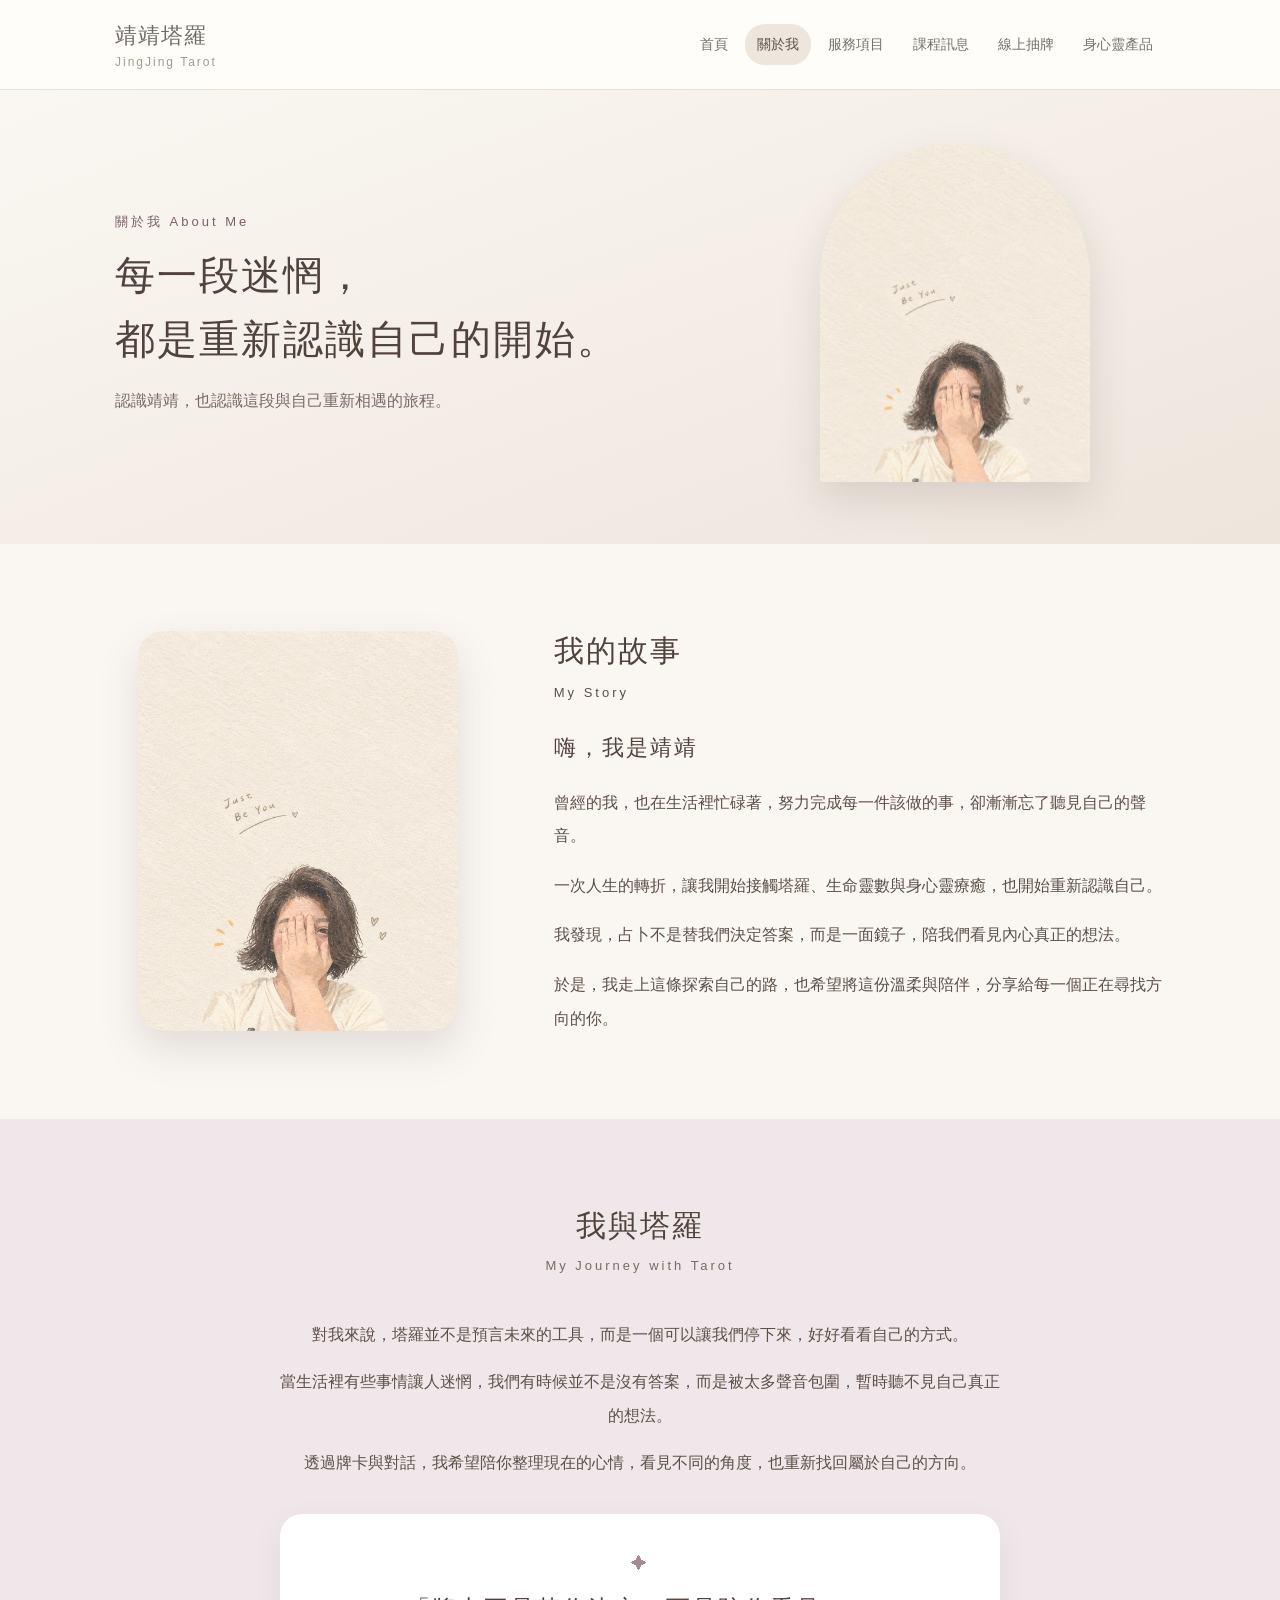
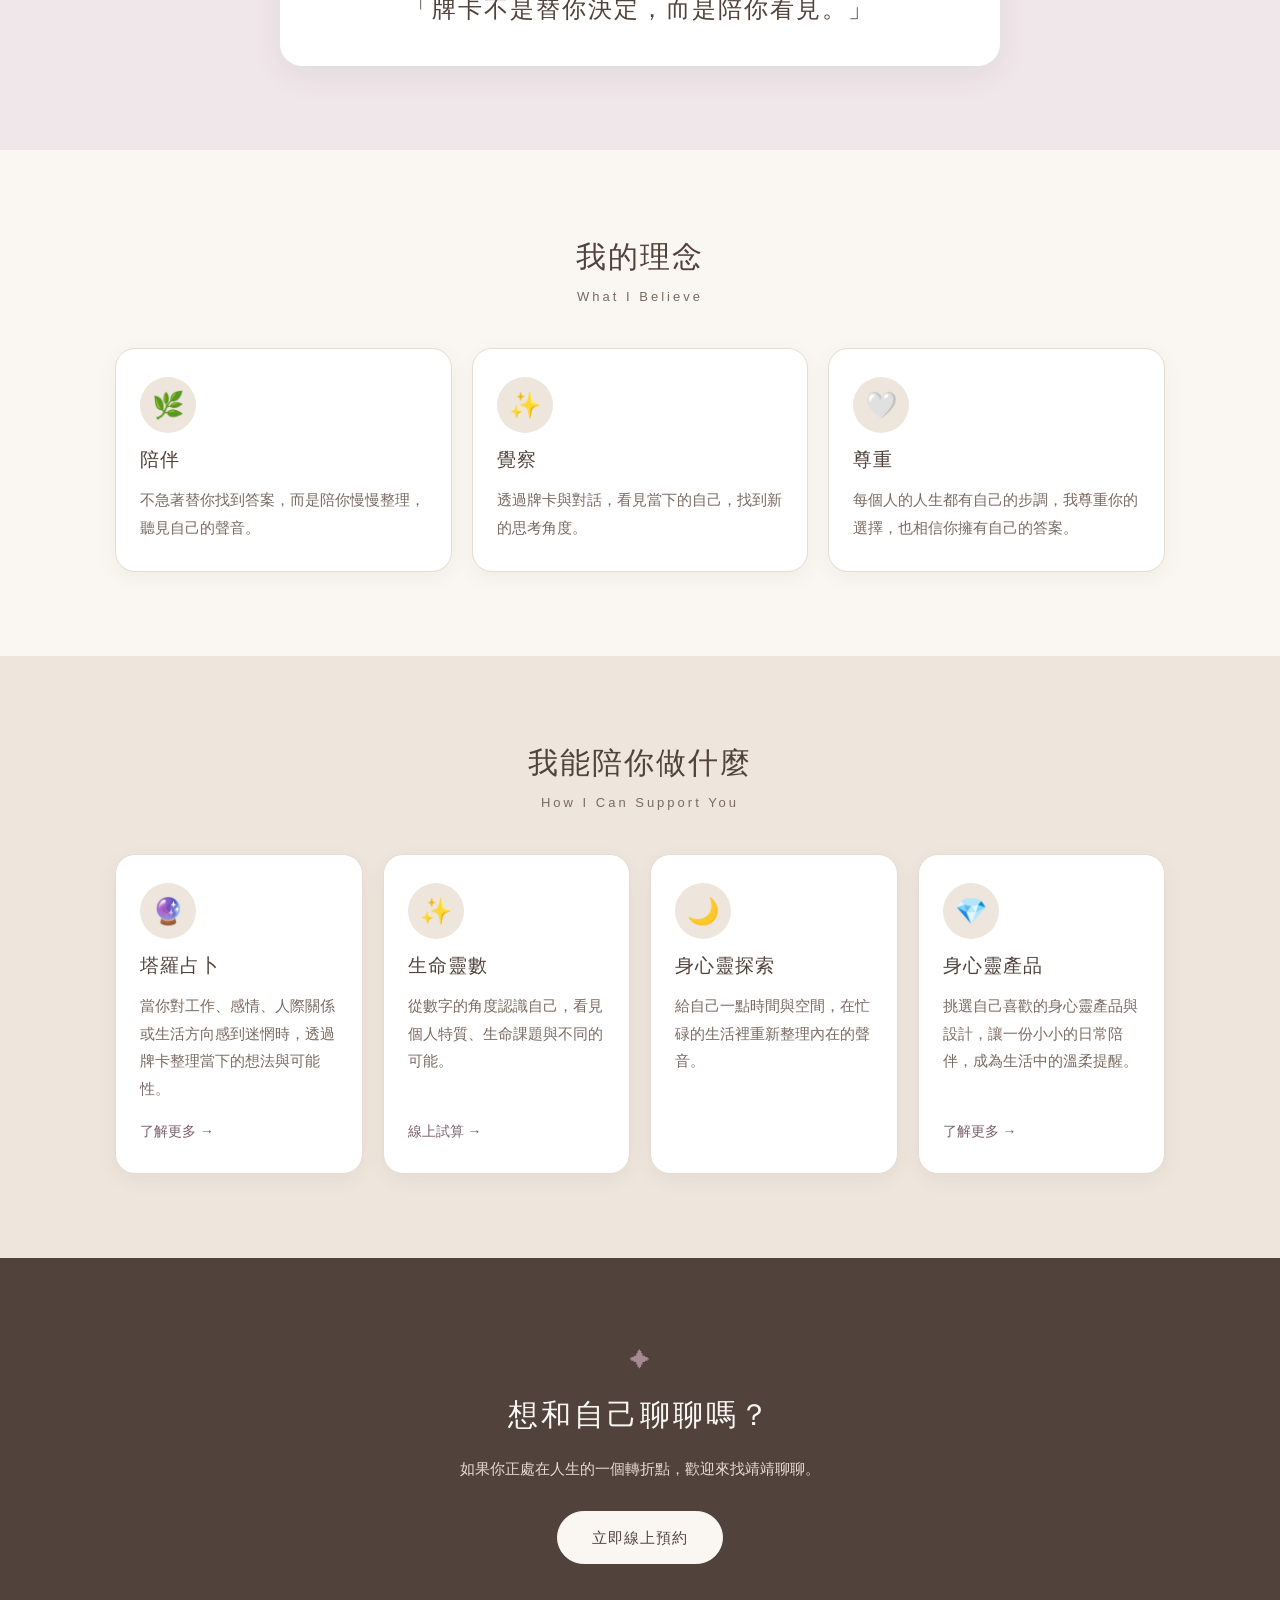
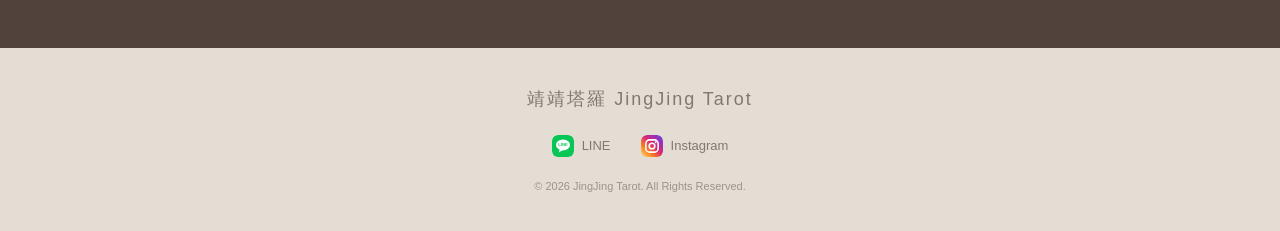
==== about.html @ cf7a8c7e "Add files via upload" ====
<!DOCTYPE html>
<html lang="zh-TW">
<head>
    <meta charset="UTF-8">
    <meta name="viewport" content="width=device-width, initial-scale=1.0, viewport-fit=cover">
    <title>關於我｜靖靖塔羅 About JingJing Tarot</title>
    <meta name="description" content="認識靖靖塔羅，了解我與塔羅、生命靈數與身心靈探索的故事。">
    <meta name="theme-color" content="#f7f3ed">
    <link rel="canonical" href="https://jing9562939.github.io/jingjingtarot/about.html">

    <meta property="og:type" content="website">
    <meta property="og:title" content="關於我｜靖靖塔羅 JingJing Tarot">
    <meta property="og:description" content="認識靖靖塔羅，了解我與塔羅、生命靈數與身心靈探索的故事。">
    <meta property="og:url" content="https://jing9562939.github.io/jingjingtarot/about.html">

    <style>
/* ===== 全站共用樣式（已內嵌在此頁，不需要另外上傳 style.css） ===== */
/* =====================================================
   靖靖塔羅 JingJing Tarot｜全站共用樣式
===================================================== */

/* ---------- 色彩與常用數值（改這裡，全站同步） ---------- */
:root {
    --bg:            #f7f3ed;
    --bg-soft:       #f5f0e9;
    --bg-sand:       #eee8df;
    --bg-sand-2:     #f2ede6;
    --bg-paper:      #fffdf9;
    --card:          rgba(255, 253, 249, 0.85);
    --line:          #e8e0d7;
    --line-strong:   #d8cec2;

    --text:          #5f5a55;
    --text-heading:  #625d57;
    --text-body:     #766f68;
    --text-muted:    #938a81;
    --text-faint:    #a0988f;

    --accent:        #8c8379;
    --accent-dark:   #6f675f;

    --shadow-soft:   0 10px 30px rgba(100, 90, 80, 0.08);
    --max-width:     1100px;
    --font:          "Noto Sans TC", "Microsoft JhengHei", "PingFang TC", sans-serif;
}


/* ---------- 基本設定 ---------- */
*, *::before, *::after { box-sizing: border-box; }

html { scroll-behavior: smooth; }

body {
    margin: 0;
    font-family: var(--font);
    background: var(--bg);
    color: var(--text);
    line-height: 1.8;
}

a { text-decoration: none; color: inherit; }

img { max-width: 100%; height: auto; }

:focus-visible { outline: 2px solid var(--accent); outline-offset: 3px; }

/* 鍵盤使用者可略過導覽列 */
.skip-link {
    position: absolute; left: -9999px; top: 0;
    background: var(--accent); color: #fff; padding: 8px 16px; z-index: 2000;
}
.skip-link:focus { left: 10px; top: 10px; }


/* ---------- 導覽列 ---------- */
header {
    background: rgba(255, 253, 249, 0.96);
    border-bottom: 1px solid #e8e0d6;
    position: sticky;
    top: 0;
    z-index: 1000;
}

.nav-container {
    max-width: var(--max-width);
    margin: auto;
    padding: 16px 25px;
    display: flex;
    justify-content: space-between;
    align-items: center;
    gap: 20px;
}

.logo {
    font-size: 22px;
    font-weight: 500;
    color: #716c66;
    letter-spacing: 1px;
    white-space: nowrap;
}
.logo span {
    display: block;
    font-size: 12px;
    letter-spacing: 2px;
    color: #a39a90;
    margin-top: -4px;
}

nav { display: flex; gap: 5px; flex-wrap: wrap; justify-content: center; }
nav a {
    padding: 8px 12px;
    font-size: 14px;
    color: #77716a;
    border-radius: 20px;
    transition: background 0.3s, color 0.3s;
}
nav a:hover,
nav a[aria-current="page"] { background: #eee6dc; color: #59534d; }


/* ---------- 頁面主視覺（內頁） ---------- */
.page-hero {
    min-height: 360px;
    display: flex;
    align-items: center;
    justify-content: center;
    text-align: center;
    padding: 70px 20px;
    background: radial-gradient(circle at 50% 30%, #fffdf9 0%, #f8f3ec 55%, #eee7dd 100%);
}
.page-hero-content { max-width: 760px; }
.page-symbol { font-size: 40px; margin-bottom: 12px; }
.page-hero h1 {
    margin: 0;
    font-size: 42px;
    font-weight: 400;
    letter-spacing: 5px;
    color: var(--text-heading);
}
.page-hero .english { margin-top: 5px; font-size: 15px; letter-spacing: 4px; color: #9b938a; }
.page-line { width: 60px; height: 1px; background: #bdb3a8; margin: 25px auto; }
.page-hero p { margin: 0; font-size: 15px; color: #918980; }


/* ---------- 共用區塊 ---------- */
.section { max-width: var(--max-width); margin: auto; padding: 85px 25px; }

.section-title { text-align: center; margin-bottom: 50px; }
.section-title h2 {
    margin: 0;
    font-size: 28px;
    font-weight: 400;
    letter-spacing: 3px;
    color: #665f58;
}
.section-title p { margin: 8px 0 0; color: var(--text-faint); font-size: 14px; }


/* ---------- 預約 CTA ---------- */
.cta { text-align: center; background: var(--bg-soft); padding: 90px 20px; }
.cta h2 { margin: 0 0 12px; font-size: 28px; font-weight: 400; letter-spacing: 3px; color: #655e57; }
.cta p { color: #928980; font-size: 14px; margin: 0 0 25px; }

.cta-button {
    display: inline-block;
    padding: 12px 32px;
    border-radius: 30px;
    background: var(--accent);
    color: #fff;
    font-size: 14px;
    transition: background 0.3s, transform 0.3s;
}
.cta-button:hover { background: var(--accent-dark); transform: translateY(-2px); }


/* ---------- Footer ---------- */
footer {
    background: #e4ddd4;
    text-align: center;
    padding: 35px 20px;
    color: #817970;
    font-size: 13px;
}
footer .brand { font-size: 18px; letter-spacing: 2px; margin-bottom: 8px; }
footer .social { margin: 15px 0; }
footer .social a { margin: 0 10px; }
footer .social a:hover { color: #5f574f; }
footer .copyright { font-size: 11px; color: #9c948b; }


/* ---------- 手機版 ---------- */
@media (max-width: 800px) {
    .nav-container { flex-direction: column; padding: 15px 15px 10px; }
    nav { gap: 2px; }
    nav a { font-size: 13px; padding: 6px 8px; }

    .page-hero { min-height: 320px; padding: 60px 20px; }
    .page-hero h1 { font-size: 34px; letter-spacing: 3px; }
    .page-hero .english { font-size: 13px; }

    .section { padding: 65px 20px; }
    .section-title { margin-bottom: 35px; }
}


/* ---------- 減少動態（系統設定為「減少動態效果」時） ---------- */
@media (prefers-reduced-motion: reduce) {
    html { scroll-behavior: auto; }
    *, *::before, *::after { transition: none !important; animation: none !important; }
}


/* ---------- 行程類別標籤（首頁「最新公告」與課程訊息頁共用） ---------- */
.tag { display: inline-block; padding: 1px 12px; border-radius: 20px; font-size: 12px; line-height: 1.7; white-space: nowrap; }
.tag.market { background: #f0dccb; color: #8a5a3a; }   /* 擺攤 */
.tag.study  { background: #dfe3f0; color: #56608a; }   /* 進修 */
.tag.teach  { background: #dbe6d8; color: #4f6b4a; }   /* 教學 */
.tag.trip   { background: #f2dde0; color: #94505a; }   /* 員工旅遊 */


/* ---------- 頁尾 LINE / Instagram 圖示（只影響頁尾） ---------- */
footer .social { display: flex; justify-content: center; align-items: center; flex-wrap: wrap; gap: 8px 26px; }
footer .social a { margin: 0; display: inline-flex; align-items: center; gap: 8px; padding: 4px 2px; transition: color 0.3s; }
footer .social a svg { width: 22px; height: 22px; flex: none; display: block; border-radius: 6px; transition: transform 0.3s; }
footer .social a:hover svg { transform: translateY(-2px); }
footer .social a:focus-visible { outline: 2px solid #7A5F6D; outline-offset: 3px; border-radius: 6px; }
</style>
<style>
/* =====================================================
   關於我 專屬樣式（全部使用 about- 前綴，不影響 Header 與其他頁面）
   配色、圓角、按鈕、卡片與首頁相同；手機優先
===================================================== */
.about-page {
    --a-cream: #FAF7F2;      /* 奶油白 */
    --a-sand: #EEE5DC;       /* 暖米色 */
    --a-mauve: #A58A94;      /* 灰粉紫（裝飾用） */
    --a-mauve-soft: #F0E7EA; /* 淡灰粉紫（背景） */
    --a-mauve-dark: #7A5F6D; /* 灰粉紫加深（文字連結，對比足夠） */
    --a-brown: #51423B;      /* 深咖啡色 */
    --a-soft: #7A6A62;       /* 次要文字 */
    --a-line: #E6DBD0;
    background: var(--a-cream);
    color: var(--a-brown);
}
.about-page *, .about-page *::before, .about-page *::after { box-sizing: border-box; }
.about-wrap { width: 100%; max-width: 1100px; margin: 0 auto; padding: 0 20px; }
.about-page h1, .about-page h2, .about-page h3 { margin: 0; font-weight: 500; color: var(--a-brown); }
.about-page p { margin: 0; }
.about-eyebrow { display: block; font-size: 13px; letter-spacing: 3px; color: var(--a-mauve-dark); }
.about-page a:focus-visible { outline: 3px solid var(--a-mauve-dark); outline-offset: 3px; border-radius: 8px; }

.about-head { text-align: center; margin-bottom: 30px; }
.about-head h2 { font-size: 26px; letter-spacing: 2px; line-height: 1.5; }
.about-head p { margin-top: 6px; font-size: 14px; letter-spacing: 2px; color: var(--a-soft); }

/* ---------- 形象照 ---------- */
.about-photo {
    position: relative; width: min(100%, 240px); aspect-ratio: 4 / 5; margin: 0 auto;
    background: linear-gradient(160deg, #f1e9df, #e2d4c8); box-shadow: 0 18px 40px rgba(81,66,59,0.15);
}
.about-photo--arch { border-radius: 999px 999px 26px 26px; }
.about-photo--arch::after {
    content: ""; position: absolute; inset: 12px -12px -12px 12px; z-index: -1;
    border: 1px solid var(--a-mauve); border-radius: 999px 999px 26px 26px; opacity: 0.7;
}
.about-photo--round { border-radius: 26px; }
.about-photo img { width: 100%; height: 100%; object-fit: cover; object-position: center top; display: block; border-radius: inherit; }
.about-ph {
    display: none; position: absolute; inset: 0; flex-direction: column; align-items: center; justify-content: center;
    gap: 6px; text-align: center; font-size: 13px; letter-spacing: 1px; color: #9a8a82;
}
.about-ph b { font-size: 32px; font-weight: 400; color: var(--a-mauve); }
.about-photo.no-photo img { display: none; }
.about-photo.no-photo .about-ph { display: flex; }

/* ---------- A. 主視覺（精簡高度） ---------- */
@keyframes about-rise { from { opacity: 0; transform: translateY(12px); } to { opacity: 1; transform: none; } }
.about-hero { background: linear-gradient(160deg, var(--a-cream) 0%, var(--a-sand) 100%); padding: 38px 0 48px; overflow: hidden; }
.about-hero .about-wrap { display: grid; gap: 34px; }
.about-hero-text { animation: about-rise 0.8s ease both; }
.about-hero h1 { font-size: 25px; line-height: 1.6; letter-spacing: 0; margin: 10px 0 14px; }
.about-nb { display: inline-block; }
.about-hero-text p { font-size: 15.5px; line-height: 2; color: var(--a-soft); max-width: 520px; }

/* ---------- B. 我的故事 ---------- */
.about-story { background: var(--a-cream); padding: 60px 0; }
.about-story .about-wrap { display: grid; gap: 28px; }
.about-story-photo { display: none; }
.about-story h3 { font-size: 24px; letter-spacing: 2px; margin-bottom: 18px; }
.about-story-text p { font-size: 16px; line-height: 2.1; color: #5e4f47; margin-bottom: 16px; }
.about-story-text p:last-child { margin-bottom: 0; }

/* ---------- C. 我與塔羅 ---------- */
.about-tarot { background: var(--a-mauve-soft); padding: 64px 0; }
.about-tarot-body { max-width: 720px; margin: 0 auto; text-align: center; }
.about-tarot-body p { font-size: 16px; line-height: 2.1; color: #5e4f47; margin-bottom: 14px; }
.about-quote {
    position: relative; margin: 34px auto 0; padding: 30px 22px; background: #fff; border-radius: 22px;
    box-shadow: 0 10px 30px rgba(81,66,59,0.08); font-size: 21px; line-height: 1.8; letter-spacing: 2px; color: var(--a-brown);
}
.about-quote::before { content: "✦"; display: block; margin-bottom: 8px; font-size: 16px; color: var(--a-mauve); }

/* ---------- D. 我的理念 ---------- */
.about-beliefs { background: var(--a-cream); padding: 64px 0; }
.about-beliefs-grid { display: grid; grid-template-columns: 1fr; gap: 16px; }
.about-card {
    display: flex; flex-direction: column; gap: 10px; padding: 28px 24px; background: #fff;
    border: 1px solid var(--a-line); border-radius: 20px; box-shadow: 0 6px 20px rgba(81,66,59,0.06);
    transition: transform 0.3s, box-shadow 0.3s, border-color 0.3s;
}
.about-card:hover { transform: translateY(-5px); border-color: var(--a-mauve); box-shadow: 0 14px 32px rgba(81,66,59,0.11); }
.about-card-icon {
    width: 56px; height: 56px; border-radius: 50%; background: var(--a-sand);
    display: flex; align-items: center; justify-content: center; font-size: 26px; line-height: 1;
}
.about-card h3 { font-size: 19px; letter-spacing: 1px; }
.about-card p { font-size: 14.5px; line-height: 1.9; color: var(--a-soft); }
.about-card-go { margin-top: auto; padding-top: 6px; font-size: 14px; color: var(--a-mauve-dark); }

/* ---------- E. 我能陪你做什麼 ---------- */
.about-services { background: var(--a-sand); padding: 64px 0; }
.about-services-grid { display: grid; grid-template-columns: 1fr; gap: 16px; }

/* ---------- F. 預約引導（深咖啡色） ---------- */
.about-cta { background: var(--a-brown); padding: 64px 20px; text-align: center; }
.about-cta .about-mark { display: block; margin-bottom: 10px; font-size: 20px; color: var(--a-mauve); }
.about-cta h2 { font-size: 26px; letter-spacing: 3px; color: var(--a-cream); }
.about-cta p { margin: 12px auto 28px; max-width: 460px; font-size: 15px; line-height: 1.95; color: #E6DBD0; }
.about-btn {
    display: inline-flex; align-items: center; justify-content: center; min-height: 48px; padding: 12px 34px;
    border-radius: 999px; font-size: 15px; letter-spacing: 1px; background: var(--a-cream); color: var(--a-brown);
    border: 1px solid var(--a-cream); transition: transform 0.3s, background 0.3s, box-shadow 0.3s;
}
.about-btn:hover { background: #fff; transform: translateY(-2px); box-shadow: 0 10px 24px rgba(0,0,0,0.25); }
.about-cta .about-btn:focus-visible { outline-color: #fff; }

/* ---------- 平板 ---------- */
@media (min-width: 560px) {
    .about-services-grid { grid-template-columns: repeat(2, 1fr); }
}
@media (min-width: 720px) {
    .about-beliefs-grid { grid-template-columns: repeat(3, 1fr); gap: 20px; }
}
/* ---------- 桌機 ---------- */
@media (min-width: 900px) {
    .about-wrap { padding: 0 25px; }
    .about-hero { padding: 54px 0 62px; }
    .about-hero .about-wrap { grid-template-columns: 1.15fr 0.85fr; gap: 64px; align-items: center; }
    .about-hero h1 { font-size: 38px; letter-spacing: 1px; }
    .about-photo { width: min(100%, 270px); }
    .about-story, .about-tarot, .about-beliefs, .about-services { padding: 84px 0; }
    .about-cta { padding: 84px 25px; }
    .about-head { margin-bottom: 40px; }
    .about-head h2 { font-size: 30px; }
    .about-story .about-wrap { grid-template-columns: 0.75fr 1.25fr; gap: 72px; align-items: center; }
    .about-story-photo { display: block; }
    .about-story .about-photo { width: min(100%, 320px); }
    .about-services-grid { grid-template-columns: repeat(4, 1fr); gap: 20px; }
    .about-quote { font-size: 24px; padding: 36px 30px; }
    .about-cta h2 { font-size: 30px; }
}

/* ===== 全站統一字級（手機 → 桌機）：頁面大標 28→40、區塊標題 26→30、內文 15.5～16、卡片文字 14.5 ===== */
.about-hero h1 { font-size: 28px; letter-spacing: 2px; }
.about-story h3 { font-size: 22px; }
@media (min-width: 900px) { .about-hero h1 { font-size: 40px; } }

/* ===== 字級對齊全站：英文小標 13px ===== */
.about-head p { font-size: 13px; letter-spacing: 3px; }
</style>
</head>

<body>

<a class="skip-link" href="#main">跳到主要內容</a>

<header>
    <div class="nav-container">
        <a href="index.html" class="logo">靖靖塔羅<span>JingJing Tarot</span></a>
        <nav aria-label="主選單">
            <a href="index.html">首頁</a>
            <a href="about.html" aria-current="page">關於我</a>
            <a href="service.html">服務項目</a>
            <a href="class.html">課程訊息</a>
            <a href="tarotcard.html">線上抽牌</a>
            <a href="crystal.html">身心靈產品</a>
        </nav>
    </div>
</header>

<main id="main" class="about-page">

    <!-- A. 主視覺 -->
    <section class="about-hero" aria-labelledby="about-hero-title">
        <div class="about-wrap">
            <div class="about-hero-text">
                <span class="about-eyebrow">關於我 About Me</span>
                <h1 id="about-hero-title"><span class="about-nb">每一段迷惘，</span><span class="about-nb">都是重新認識自己的開始。</span></h1>
                <p>認識靖靖，也認識這段與自己重新相遇的旅程。</p>
            </div>
            <!-- 形象照：images/jingjing.jpg（沒有照片時會顯示提示框，不會破圖） -->
            <div class="about-photo about-photo--arch">
                <img src="images/jingjing.jpg" alt="靖靖塔羅 靖靖的形象照" width="800" height="1000" fetchpriority="high" decoding="async"
                     onerror="this.closest('.about-photo').classList.add('no-photo')">
                <div class="about-ph"><b aria-hidden="true">✦</b>形象照<br>images/jingjing.jpg</div>
            </div>
        </div>
    </section>

    <!-- B. 我的故事 -->
    <section class="about-story" aria-labelledby="about-story-title">
        <div class="about-wrap">
            <div class="about-story-photo">
                <div class="about-photo about-photo--round">
                    <img src="images/jingjing.jpg" alt="靖靖塔羅 靖靖" width="800" height="1000" loading="lazy" decoding="async"
                         onerror="this.closest('.about-photo').classList.add('no-photo')">
                    <div class="about-ph"><b aria-hidden="true">✦</b>形象照<br>images/jingjing.jpg</div>
                </div>
            </div>
            <div class="about-story-text">
                <div class="about-head" style="text-align:left;margin-bottom:22px">
                    <h2 id="about-story-title">我的故事</h2>
                    <p>My Story</p>
                </div>
                <h3>嗨，我是靖靖</h3>
                <p>曾經的我，也在生活裡忙碌著，努力完成每一件該做的事，卻漸漸忘了聽見自己的聲音。</p>
                <p>一次人生的轉折，讓我開始接觸塔羅、生命靈數與身心靈療癒，也開始重新認識自己。</p>
                <p>我發現，占卜不是替我們決定答案，而是一面鏡子，陪我們看見內心真正的想法。</p>
                <p>於是，我走上這條探索自己的路，也希望將這份溫柔與陪伴，分享給每一個正在尋找方向的你。</p>
            </div>
        </div>
    </section>

    <!-- C. 我與塔羅 -->
    <section class="about-tarot" aria-labelledby="about-tarot-title">
        <div class="about-wrap">
            <div class="about-head">
                <h2 id="about-tarot-title">我與塔羅</h2>
                <p>My Journey with Tarot</p>
            </div>
            <div class="about-tarot-body">
                <p>對我來說，塔羅並不是預言未來的工具，而是一個可以讓我們停下來，好好看看自己的方式。</p>
                <p>當生活裡有些事情讓人迷惘，我們有時候並不是沒有答案，而是被太多聲音包圍，暫時聽不見自己真正的想法。</p>
                <p>透過牌卡與對話，我希望陪你整理現在的心情，看見不同的角度，也重新找回屬於自己的方向。</p>
                <blockquote class="about-quote">「牌卡不是替你決定，而是陪你看見。」</blockquote>
            </div>
        </div>
    </section>

    <!-- D. 我的理念 -->
    <section class="about-beliefs" aria-labelledby="about-beliefs-title">
        <div class="about-wrap">
            <div class="about-head">
                <h2 id="about-beliefs-title">我的理念</h2>
                <p>What I Believe</p>
            </div>
            <div class="about-beliefs-grid">
                <div class="about-card">
                    <span class="about-card-icon" aria-hidden="true">🌿</span>
                    <h3>陪伴</h3>
                    <p>不急著替你找到答案，而是陪你慢慢整理，聽見自己的聲音。</p>
                </div>
                <div class="about-card">
                    <span class="about-card-icon" aria-hidden="true">✨</span>
                    <h3>覺察</h3>
                    <p>透過牌卡與對話，看見當下的自己，找到新的思考角度。</p>
                </div>
                <div class="about-card">
                    <span class="about-card-icon" aria-hidden="true">🤍</span>
                    <h3>尊重</h3>
                    <p>每個人的人生都有自己的步調，我尊重你的選擇，也相信你擁有自己的答案。</p>
                </div>
            </div>
        </div>
    </section>

    <!-- E. 我能陪你做什麼 -->
    <section class="about-services" aria-labelledby="about-services-title">
        <div class="about-wrap">
            <div class="about-head">
                <h2 id="about-services-title">我能陪你做什麼</h2>
                <p>How I Can Support You</p>
            </div>
            <div class="about-services-grid">
                <a class="about-card" href="service.html">
                    <span class="about-card-icon" aria-hidden="true">🔮</span>
                    <h3>塔羅占卜</h3>
                    <p>當你對工作、感情、人際關係或生活方向感到迷惘時，透過牌卡整理當下的想法與可能性。</p>
                    <span class="about-card-go">了解更多 →</span>
                </a>
                <a class="about-card" href="tarotcard.html">
                    <span class="about-card-icon" aria-hidden="true">✨</span>
                    <h3>生命靈數</h3>
                    <p>從數字的角度認識自己，看見個人特質、生命課題與不同的可能。</p>
                    <span class="about-card-go">線上試算 →</span>
                </a>
                <div class="about-card">
                    <span class="about-card-icon" aria-hidden="true">🌙</span>
                    <h3>身心靈探索</h3>
                    <p>給自己一點時間與空間，在忙碌的生活裡重新整理內在的聲音。</p>
                </div>
                <a class="about-card" href="crystal.html">
                    <span class="about-card-icon" aria-hidden="true">💎</span>
                    <h3>身心靈產品</h3>
                    <p>挑選自己喜歡的身心靈產品與設計，讓一份小小的日常陪伴，成為生活中的溫柔提醒。</p>
                    <span class="about-card-go">了解更多 →</span>
                </a>
            </div>
        </div>
    </section>

    <!-- F. 預約引導 -->
    <section class="about-cta" aria-labelledby="about-cta-title">
        <span class="about-mark" aria-hidden="true">✦</span>
        <h2 id="about-cta-title">想和自己聊聊嗎？</h2>
        <p>如果你正處在人生的一個轉折點，歡迎來找靖靖聊聊。</p>
        <a class="about-btn" href="https://cal.com/jing9562939/15min?user=jing9562939" target="_blank" rel="noopener noreferrer">立即線上預約</a>
    </section>

</main>

<footer>
    <div class="brand">靖靖塔羅 JingJing Tarot</div>
    <div class="social">
        <a href="https://liff.line.me/1645278921-kWRPP32q/?accountId=531eukcu" target="_blank" rel="noopener noreferrer" aria-label="LINE 聯絡靖靖塔羅">
            <svg viewBox="0 0 24 24" aria-hidden="true" focusable="false"><rect width="24" height="24" rx="6" fill="#06C755"/><ellipse cx="12" cy="10.8" rx="7.6" ry="6" fill="#fff"/><path d="M8.6 15.2 7.4 19l4.2-2.6z" fill="#fff"/><text x="12" y="12.2" text-anchor="middle" font-size="4.6" font-weight="700" font-family="Arial, Helvetica, sans-serif" fill="#06C755">LINE</text></svg>
            <span>LINE</span>
        </a>
        <a href="https://www.instagram.com/jing9562939/" target="_blank" rel="noopener noreferrer" aria-label="Instagram 追蹤靖靖塔羅">
            <svg viewBox="0 0 24 24" aria-hidden="true" focusable="false"><defs><linearGradient id="ftIg" x1="0" y1="1" x2="1" y2="0"><stop offset="0" stop-color="#FEDA75"/><stop offset="0.3" stop-color="#FA7E1E"/><stop offset="0.55" stop-color="#D62976"/><stop offset="0.8" stop-color="#962FBF"/><stop offset="1" stop-color="#4F5BD5"/></linearGradient></defs><rect width="24" height="24" rx="6" fill="url(#ftIg)"/><rect x="5.3" y="5.3" width="13.4" height="13.4" rx="4" fill="none" stroke="#fff" stroke-width="1.7"/><circle cx="12" cy="12" r="3.1" fill="none" stroke="#fff" stroke-width="1.7"/><circle cx="16.1" cy="7.9" r="1" fill="#fff"/></svg>
            <span>Instagram</span>
        </a>
    </div>
    <div class="copyright">© 2026 JingJing Tarot. All Rights Reserved.</div>
</footer>

</body>
</html>
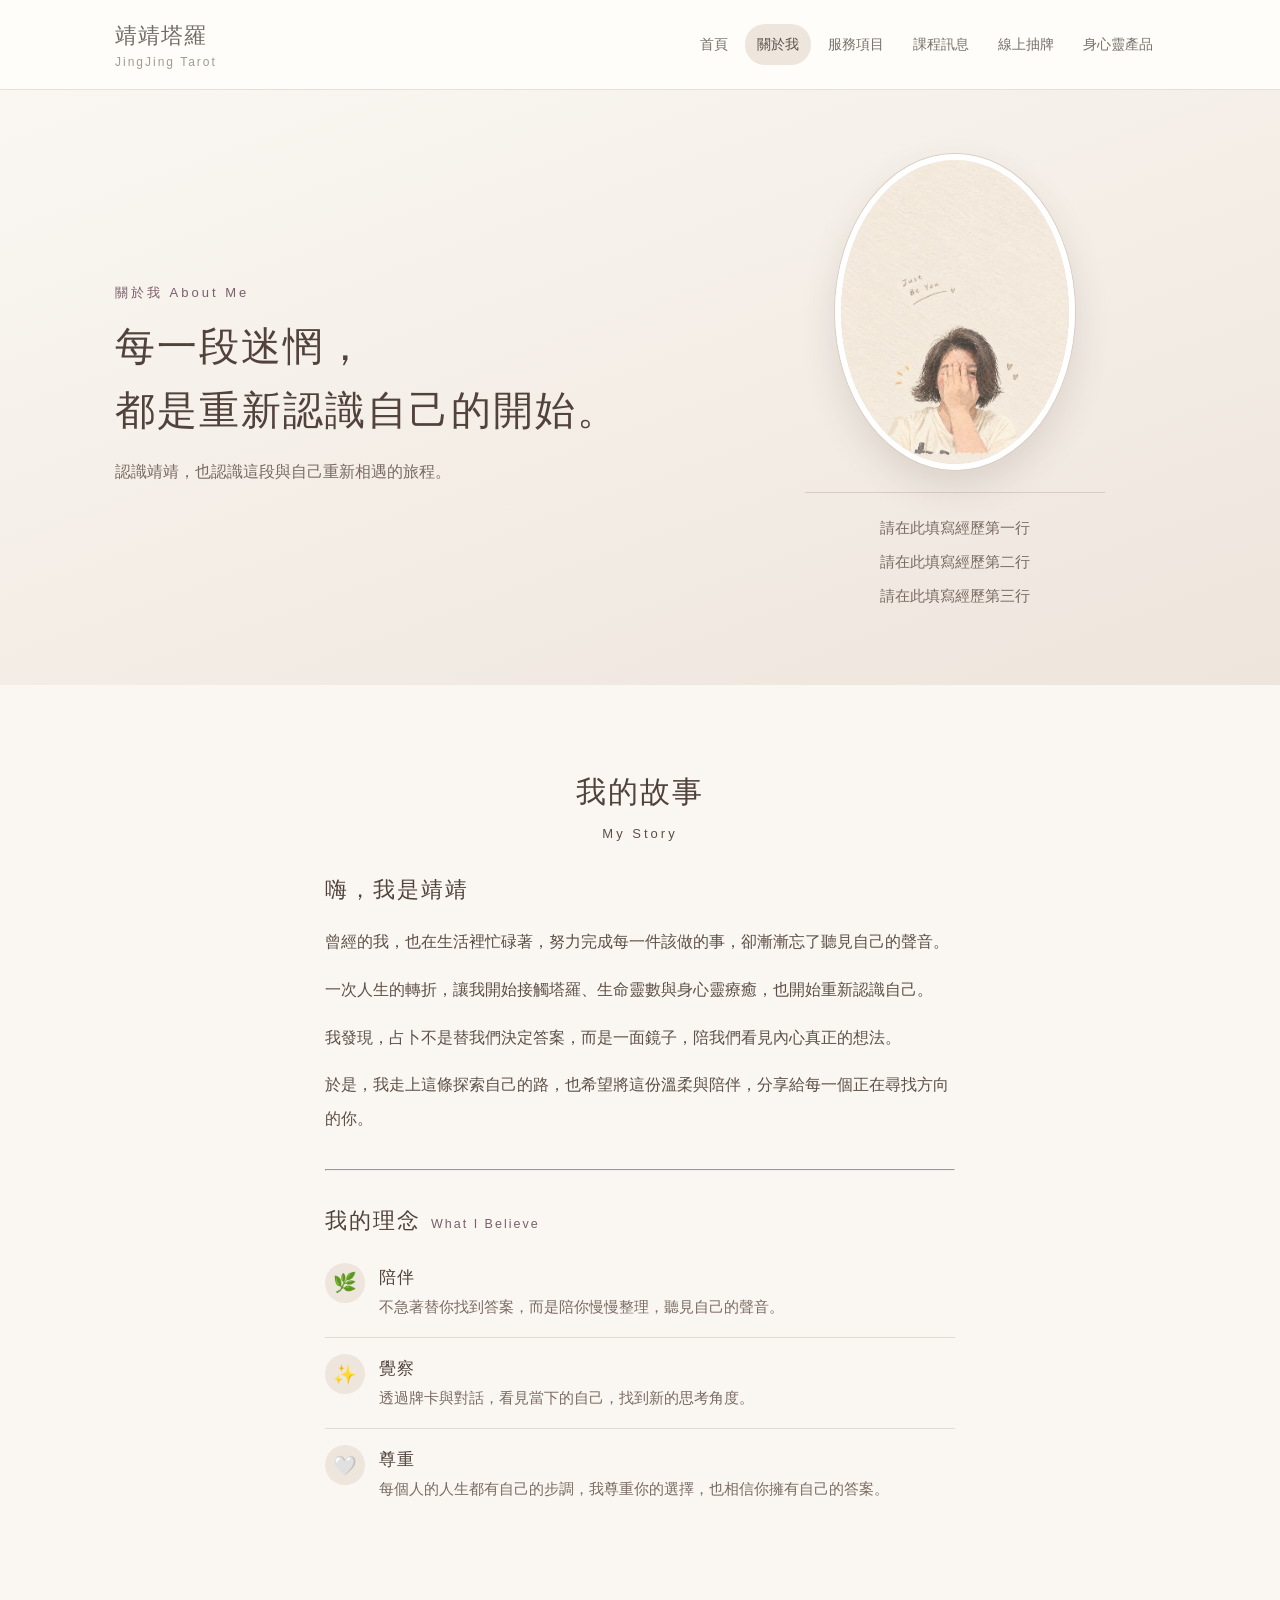
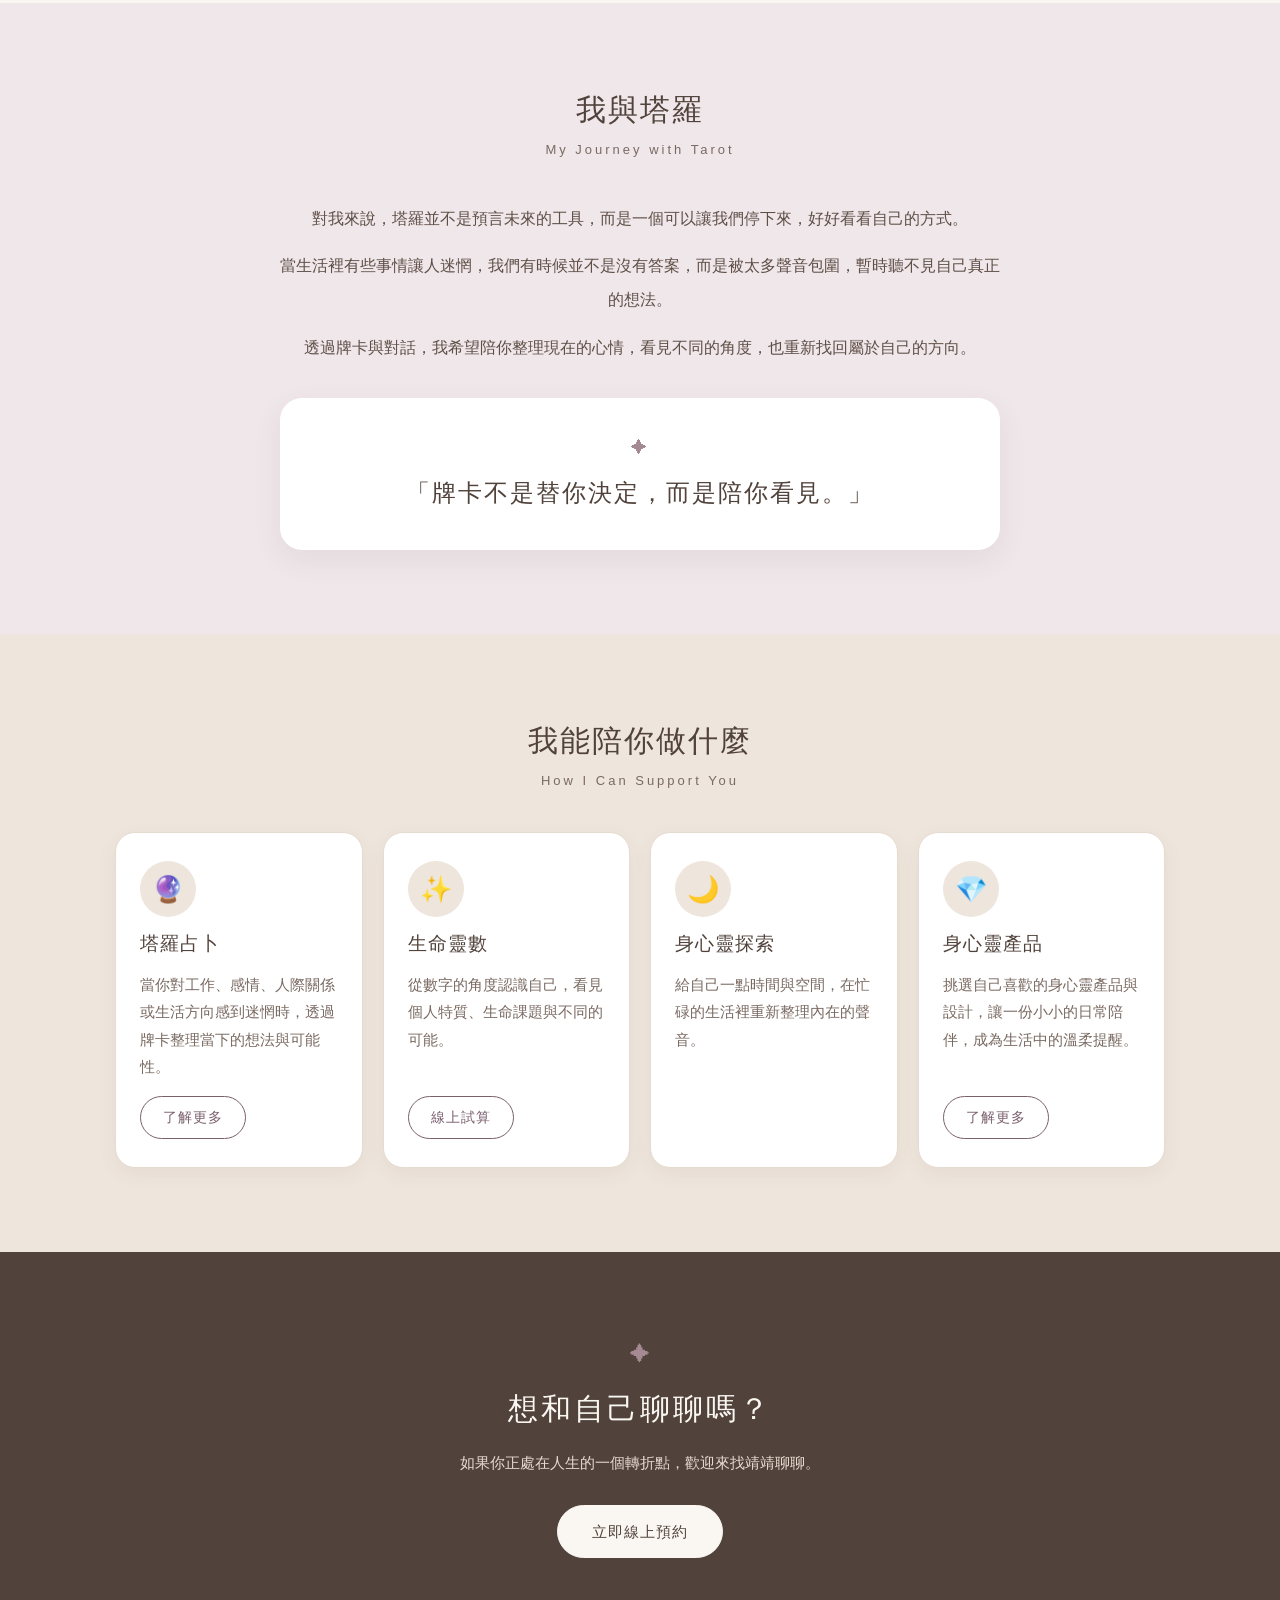
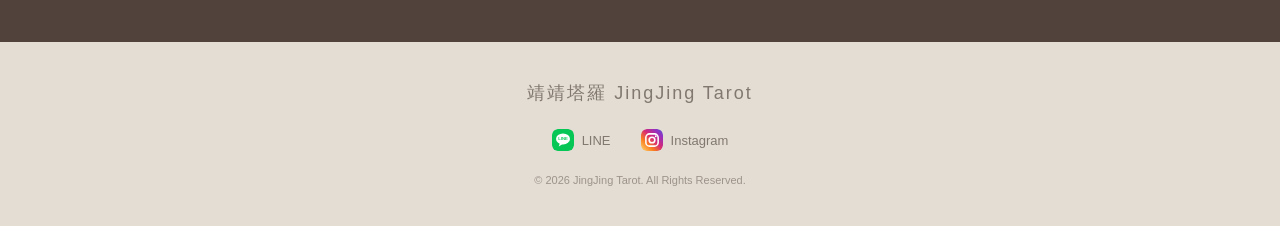
==== commit 098b6357: "Add files via upload" ====
--- a/about.html
+++ b/about.html
@@ -253,42 +253,46 @@
 .about-head h2 { font-size: 26px; letter-spacing: 2px; line-height: 1.5; }
 .about-head p { margin-top: 6px; font-size: 14px; letter-spacing: 2px; color: var(--a-soft); }
 
-/* ---------- 形象照 ---------- */
+/* ---------- 形象照（圓形大頭照，雙層細框） ---------- */
 .about-photo {
-    position: relative; width: min(100%, 240px); aspect-ratio: 4 / 5; margin: 0 auto;
-    background: linear-gradient(160deg, #f1e9df, #e2d4c8); box-shadow: 0 18px 40px rgba(81,66,59,0.15);
-}
-.about-photo--arch { border-radius: 999px 999px 26px 26px; }
-.about-photo--arch::after {
-    content: ""; position: absolute; inset: 12px -12px -12px 12px; z-index: -1;
-    border: 1px solid var(--a-mauve); border-radius: 999px 999px 26px 26px; opacity: 0.7;
-}
-.about-photo--round { border-radius: 26px; }
-.about-photo img { width: 100%; height: 100%; object-fit: cover; object-position: center top; display: block; border-radius: inherit; }
+    position: relative; width: 210px; aspect-ratio: 1 / 1; margin: 0 auto; border-radius: 50%;
+    background: linear-gradient(160deg, #f1e9df, #e2d4c8);
+    border: 6px solid #fff; box-shadow: 0 0 0 1px #d9cdc1, 0 16px 36px rgba(81,66,59,0.14);
+}
+.about-photo img { width: 100%; height: 100%; object-fit: cover; object-position: 50% 18%; display: block; border-radius: 50%; }
 .about-ph {
     display: none; position: absolute; inset: 0; flex-direction: column; align-items: center; justify-content: center;
-    gap: 6px; text-align: center; font-size: 13px; letter-spacing: 1px; color: #9a8a82;
-}
-.about-ph b { font-size: 32px; font-weight: 400; color: var(--a-mauve); }
+    gap: 4px; text-align: center; font-size: 12.5px; letter-spacing: 1px; color: #9a8a82; border-radius: 50%; overflow: hidden;
+}
+.about-ph svg { width: 64%; height: auto; display: block; margin-bottom: -2px; }
 .about-photo.no-photo img { display: none; }
 .about-photo.no-photo .about-ph { display: flex; }
 
-/* ---------- A. 主視覺（精簡高度） ---------- */
+/* ---------- A. 個人介紹（手機：文字在上、照片在下；桌機：左文字、右照片） ---------- */
 @keyframes about-rise { from { opacity: 0; transform: translateY(12px); } to { opacity: 1; transform: none; } }
-.about-hero { background: linear-gradient(160deg, var(--a-cream) 0%, var(--a-sand) 100%); padding: 38px 0 48px; overflow: hidden; }
-.about-hero .about-wrap { display: grid; gap: 34px; }
-.about-hero-text { animation: about-rise 0.8s ease both; }
+.about-hero { background: linear-gradient(160deg, var(--a-cream) 0%, var(--a-sand) 100%); padding: 44px 0 52px; overflow: hidden; }
+.about-hero .about-wrap { display: grid; gap: 34px; animation: about-rise 0.8s ease both; }
 .about-hero h1 { font-size: 25px; line-height: 1.6; letter-spacing: 0; margin: 10px 0 14px; }
 .about-nb { display: inline-block; }
 .about-hero-text p { font-size: 15.5px; line-height: 2; color: var(--a-soft); max-width: 520px; }
-
-/* ---------- B. 我的故事 ---------- */
-.about-story { background: var(--a-cream); padding: 60px 0; }
-.about-story .about-wrap { display: grid; gap: 28px; }
-.about-story-photo { display: none; }
-.about-story h3 { font-size: 24px; letter-spacing: 2px; margin-bottom: 18px; }
-.about-story-text p { font-size: 16px; line-height: 2.1; color: #5e4f47; margin-bottom: 16px; }
+.about-profile { display: flex; flex-direction: column; align-items: center; }
+.about-exp { list-style: none; margin: 22px 0 0; padding: 18px 0 0; width: 100%; max-width: 300px; border-top: 1px solid #d8cdc2; text-align: center; }
+.about-exp li { padding: 4px 0; font-size: 14.5px; line-height: 1.8; color: var(--a-soft); }
+
+/* ---------- B. 我的故事＋我的理念（合併為單一區塊） ---------- */
+.about-story { background: var(--a-cream); padding: 56px 0 60px; }
+.about-story .about-wrap { max-width: 680px; }
+.about-story h3 { font-size: 22px; letter-spacing: 2px; margin-bottom: 16px; }
+.about-story-text p { font-size: 16px; line-height: 2.1; color: #5e4f47; margin-bottom: 14px; }
 .about-story-text p:last-child { margin-bottom: 0; }
+.about-story .about-belief-title { margin: 30px 0 6px; font-size: 22px; letter-spacing: 2px; }
+.about-belief-title small { margin-left: 10px; font-size: 12.5px; font-weight: 400; letter-spacing: 2px; color: var(--a-mauve-dark); }
+.about-belief-list { list-style: none; margin: 0; padding: 0; }
+.about-belief-list li { display: flex; gap: 14px; align-items: flex-start; padding: 16px 0; border-top: 1px solid var(--a-line); }
+.about-belief-list li:first-child { border-top: 0; }
+.about-belief-ic { flex: none; width: 40px; height: 40px; border-radius: 50%; background: var(--a-sand); display: flex; align-items: center; justify-content: center; font-size: 19px; line-height: 1; }
+.about-belief-list b { display: block; font-size: 17px; font-weight: 500; letter-spacing: 1px; color: var(--a-brown); }
+.about-belief-list span.t { display: block; font-size: 14.5px; line-height: 1.9; color: var(--a-soft); }
 
 /* ---------- C. 我與塔羅 ---------- */
 .about-tarot { background: var(--a-mauve-soft); padding: 64px 0; }
@@ -300,9 +304,7 @@
 }
 .about-quote::before { content: "✦"; display: block; margin-bottom: 8px; font-size: 16px; color: var(--a-mauve); }
 
-/* ---------- D. 我的理念 ---------- */
-.about-beliefs { background: var(--a-cream); padding: 64px 0; }
-.about-beliefs-grid { display: grid; grid-template-columns: 1fr; gap: 16px; }
+/* ---------- 服務卡片 ---------- */
 .about-card {
     display: flex; flex-direction: column; gap: 10px; padding: 28px 24px; background: #fff;
     border: 1px solid var(--a-line); border-radius: 20px; box-shadow: 0 6px 20px rgba(81,66,59,0.06);
@@ -315,7 +317,13 @@
 }
 .about-card h3 { font-size: 19px; letter-spacing: 1px; }
 .about-card p { font-size: 14.5px; line-height: 1.9; color: var(--a-soft); }
-.about-card-go { margin-top: auto; padding-top: 6px; font-size: 14px; color: var(--a-mauve-dark); }
+.about-card-go {
+    align-self: flex-start; margin-top: auto; display: inline-flex; align-items: center; justify-content: center;
+    min-height: 40px; padding: 8px 22px; border: 1px solid var(--a-mauve-dark); border-radius: 999px;
+    font-size: 14px; letter-spacing: 1px; color: var(--a-mauve-dark); background: transparent; transition: background 0.3s, color 0.3s;
+}
+a.about-card:hover .about-card-go { background: var(--a-mauve-dark); color: #fff; }
+.about-card p { margin-bottom: 4px; }
 
 /* ---------- E. 我能陪你做什麼 ---------- */
 .about-services { background: var(--a-sand); padding: 64px 0; }
@@ -338,32 +346,25 @@
 @media (min-width: 560px) {
     .about-services-grid { grid-template-columns: repeat(2, 1fr); }
 }
-@media (min-width: 720px) {
-    .about-beliefs-grid { grid-template-columns: repeat(3, 1fr); gap: 20px; }
-}
 /* ---------- 桌機 ---------- */
 @media (min-width: 900px) {
     .about-wrap { padding: 0 25px; }
-    .about-hero { padding: 54px 0 62px; }
+    .about-hero { padding: 64px 0 72px; }
     .about-hero .about-wrap { grid-template-columns: 1.15fr 0.85fr; gap: 64px; align-items: center; }
-    .about-hero h1 { font-size: 38px; letter-spacing: 1px; }
-    .about-photo { width: min(100%, 270px); }
-    .about-story, .about-tarot, .about-beliefs, .about-services { padding: 84px 0; }
+    .about-photo { width: 240px; }
+    .about-story, .about-tarot, .about-services { padding: 84px 0; }
     .about-cta { padding: 84px 25px; }
     .about-head { margin-bottom: 40px; }
     .about-head h2 { font-size: 30px; }
-    .about-story .about-wrap { grid-template-columns: 0.75fr 1.25fr; gap: 72px; align-items: center; }
-    .about-story-photo { display: block; }
-    .about-story .about-photo { width: min(100%, 320px); }
     .about-services-grid { grid-template-columns: repeat(4, 1fr); gap: 20px; }
     .about-quote { font-size: 24px; padding: 36px 30px; }
     .about-cta h2 { font-size: 30px; }
 }
 
 /* ===== 全站統一字級（手機 → 桌機）：頁面大標 28→40、區塊標題 26→30、內文 15.5～16、卡片文字 14.5 ===== */
-.about-hero h1 { font-size: 28px; letter-spacing: 2px; }
+.about-hero h1 { font-size: 28px; letter-spacing: 0; }
 .about-story h3 { font-size: 22px; }
-@media (min-width: 900px) { .about-hero h1 { font-size: 40px; } }
+@media (min-width: 900px) { .about-hero h1 { font-size: 40px; letter-spacing: 2px; } }
 
 /* ===== 字級對齊全站：英文小標 13px ===== */
 .about-head p { font-size: 13px; letter-spacing: 3px; }
@@ -390,7 +391,7 @@
 
 <main id="main" class="about-page">
 
-    <!-- A. 主視覺 -->
+    <!-- A. 個人介紹：左文字、右圓形大頭照＋三行經歷 -->
     <section class="about-hero" aria-labelledby="about-hero-title">
         <div class="about-wrap">
             <div class="about-hero-text">
@@ -398,27 +399,28 @@
                 <h1 id="about-hero-title"><span class="about-nb">每一段迷惘，</span><span class="about-nb">都是重新認識自己的開始。</span></h1>
                 <p>認識靖靖，也認識這段與自己重新相遇的旅程。</p>
             </div>
-            <!-- 形象照：images/jingjing.jpg（沒有照片時會顯示提示框，不會破圖） -->
-            <div class="about-photo about-photo--arch">
-                <img src="images/jingjing.jpg" alt="靖靖塔羅 靖靖的形象照" width="800" height="1000" fetchpriority="high" decoding="async"
-                     onerror="this.closest('.about-photo').classList.add('no-photo')">
-                <div class="about-ph"><b aria-hidden="true">✦</b>形象照<br>images/jingjing.jpg</div>
+            <div class="about-profile">
+                <!-- 形象照：images/jingjing.jpg（圓形裁切，臉置於上方；沒有照片時顯示剪影，不會破圖） -->
+                <div class="about-photo">
+                    <img src="images/jingjing.jpg" alt="靖靖塔羅 靖靖的形象照" width="600" height="600" fetchpriority="high" decoding="async"
+                         onerror="this.closest('.about-photo').classList.add('no-photo')">
+                    <div class="about-ph"><svg viewBox="0 0 100 100" aria-hidden="true" focusable="false"><circle cx="50" cy="38" r="17" fill="#d6c6b9"/><path d="M14 100c0-22 16-36 36-36s36 14 36 36z" fill="#d6c6b9"/></svg></div>
+                </div>
+                <!-- 三行經歷：直接把下面三行文字換成你的經歷即可（要增減行數，複製或刪除一個 <li>） -->
+                <ul class="about-exp">
+                    <li>請在此填寫經歷第一行</li>
+                    <li>請在此填寫經歷第二行</li>
+                    <li>請在此填寫經歷第三行</li>
+                </ul>
             </div>
         </div>
     </section>
 
-    <!-- B. 我的故事 -->
+    <!-- B. 我的故事＋我的理念 -->
     <section class="about-story" aria-labelledby="about-story-title">
         <div class="about-wrap">
-            <div class="about-story-photo">
-                <div class="about-photo about-photo--round">
-                    <img src="images/jingjing.jpg" alt="靖靖塔羅 靖靖" width="800" height="1000" loading="lazy" decoding="async"
-                         onerror="this.closest('.about-photo').classList.add('no-photo')">
-                    <div class="about-ph"><b aria-hidden="true">✦</b>形象照<br>images/jingjing.jpg</div>
-                </div>
-            </div>
             <div class="about-story-text">
-                <div class="about-head" style="text-align:left;margin-bottom:22px">
+                <div class="about-head" style="margin-bottom:22px">
                     <h2 id="about-story-title">我的故事</h2>
                     <p>My Story</p>
                 </div>
@@ -428,6 +430,13 @@
                 <p>我發現，占卜不是替我們決定答案，而是一面鏡子，陪我們看見內心真正的想法。</p>
                 <p>於是，我走上這條探索自己的路，也希望將這份溫柔與陪伴，分享給每一個正在尋找方向的你。</p>
             </div>
+            <hr class="about-rule" style="margin:34px 0 0">
+            <h3 class="about-belief-title">我的理念<small>What I Believe</small></h3>
+            <ul class="about-belief-list">
+                <li><span class="about-belief-ic" aria-hidden="true">🌿</span><div><b>陪伴</b><span class="t">不急著替你找到答案，而是陪你慢慢整理，聽見自己的聲音。</span></div></li>
+                <li><span class="about-belief-ic" aria-hidden="true">✨</span><div><b>覺察</b><span class="t">透過牌卡與對話，看見當下的自己，找到新的思考角度。</span></div></li>
+                <li><span class="about-belief-ic" aria-hidden="true">🤍</span><div><b>尊重</b><span class="t">每個人的人生都有自己的步調，我尊重你的選擇，也相信你擁有自己的答案。</span></div></li>
+            </ul>
         </div>
     </section>
 
@@ -447,33 +456,6 @@
         </div>
     </section>
 
-    <!-- D. 我的理念 -->
-    <section class="about-beliefs" aria-labelledby="about-beliefs-title">
-        <div class="about-wrap">
-            <div class="about-head">
-                <h2 id="about-beliefs-title">我的理念</h2>
-                <p>What I Believe</p>
-            </div>
-            <div class="about-beliefs-grid">
-                <div class="about-card">
-                    <span class="about-card-icon" aria-hidden="true">🌿</span>
-                    <h3>陪伴</h3>
-                    <p>不急著替你找到答案，而是陪你慢慢整理，聽見自己的聲音。</p>
-                </div>
-                <div class="about-card">
-                    <span class="about-card-icon" aria-hidden="true">✨</span>
-                    <h3>覺察</h3>
-                    <p>透過牌卡與對話，看見當下的自己，找到新的思考角度。</p>
-                </div>
-                <div class="about-card">
-                    <span class="about-card-icon" aria-hidden="true">🤍</span>
-                    <h3>尊重</h3>
-                    <p>每個人的人生都有自己的步調，我尊重你的選擇，也相信你擁有自己的答案。</p>
-                </div>
-            </div>
-        </div>
-    </section>
-
     <!-- E. 我能陪你做什麼 -->
     <section class="about-services" aria-labelledby="about-services-title">
         <div class="about-wrap">
@@ -486,13 +468,13 @@
                     <span class="about-card-icon" aria-hidden="true">🔮</span>
                     <h3>塔羅占卜</h3>
                     <p>當你對工作、感情、人際關係或生活方向感到迷惘時，透過牌卡整理當下的想法與可能性。</p>
-                    <span class="about-card-go">了解更多 →</span>
+                    <span class="about-card-go">了解更多</span>
                 </a>
                 <a class="about-card" href="tarotcard.html">
                     <span class="about-card-icon" aria-hidden="true">✨</span>
                     <h3>生命靈數</h3>
                     <p>從數字的角度認識自己，看見個人特質、生命課題與不同的可能。</p>
-                    <span class="about-card-go">線上試算 →</span>
+                    <span class="about-card-go">線上試算</span>
                 </a>
                 <div class="about-card">
                     <span class="about-card-icon" aria-hidden="true">🌙</span>
@@ -503,7 +485,7 @@
                     <span class="about-card-icon" aria-hidden="true">💎</span>
                     <h3>身心靈產品</h3>
                     <p>挑選自己喜歡的身心靈產品與設計，讓一份小小的日常陪伴，成為生活中的溫柔提醒。</p>
-                    <span class="about-card-go">了解更多 →</span>
+                    <span class="about-card-go">了解更多</span>
                 </a>
             </div>
         </div>
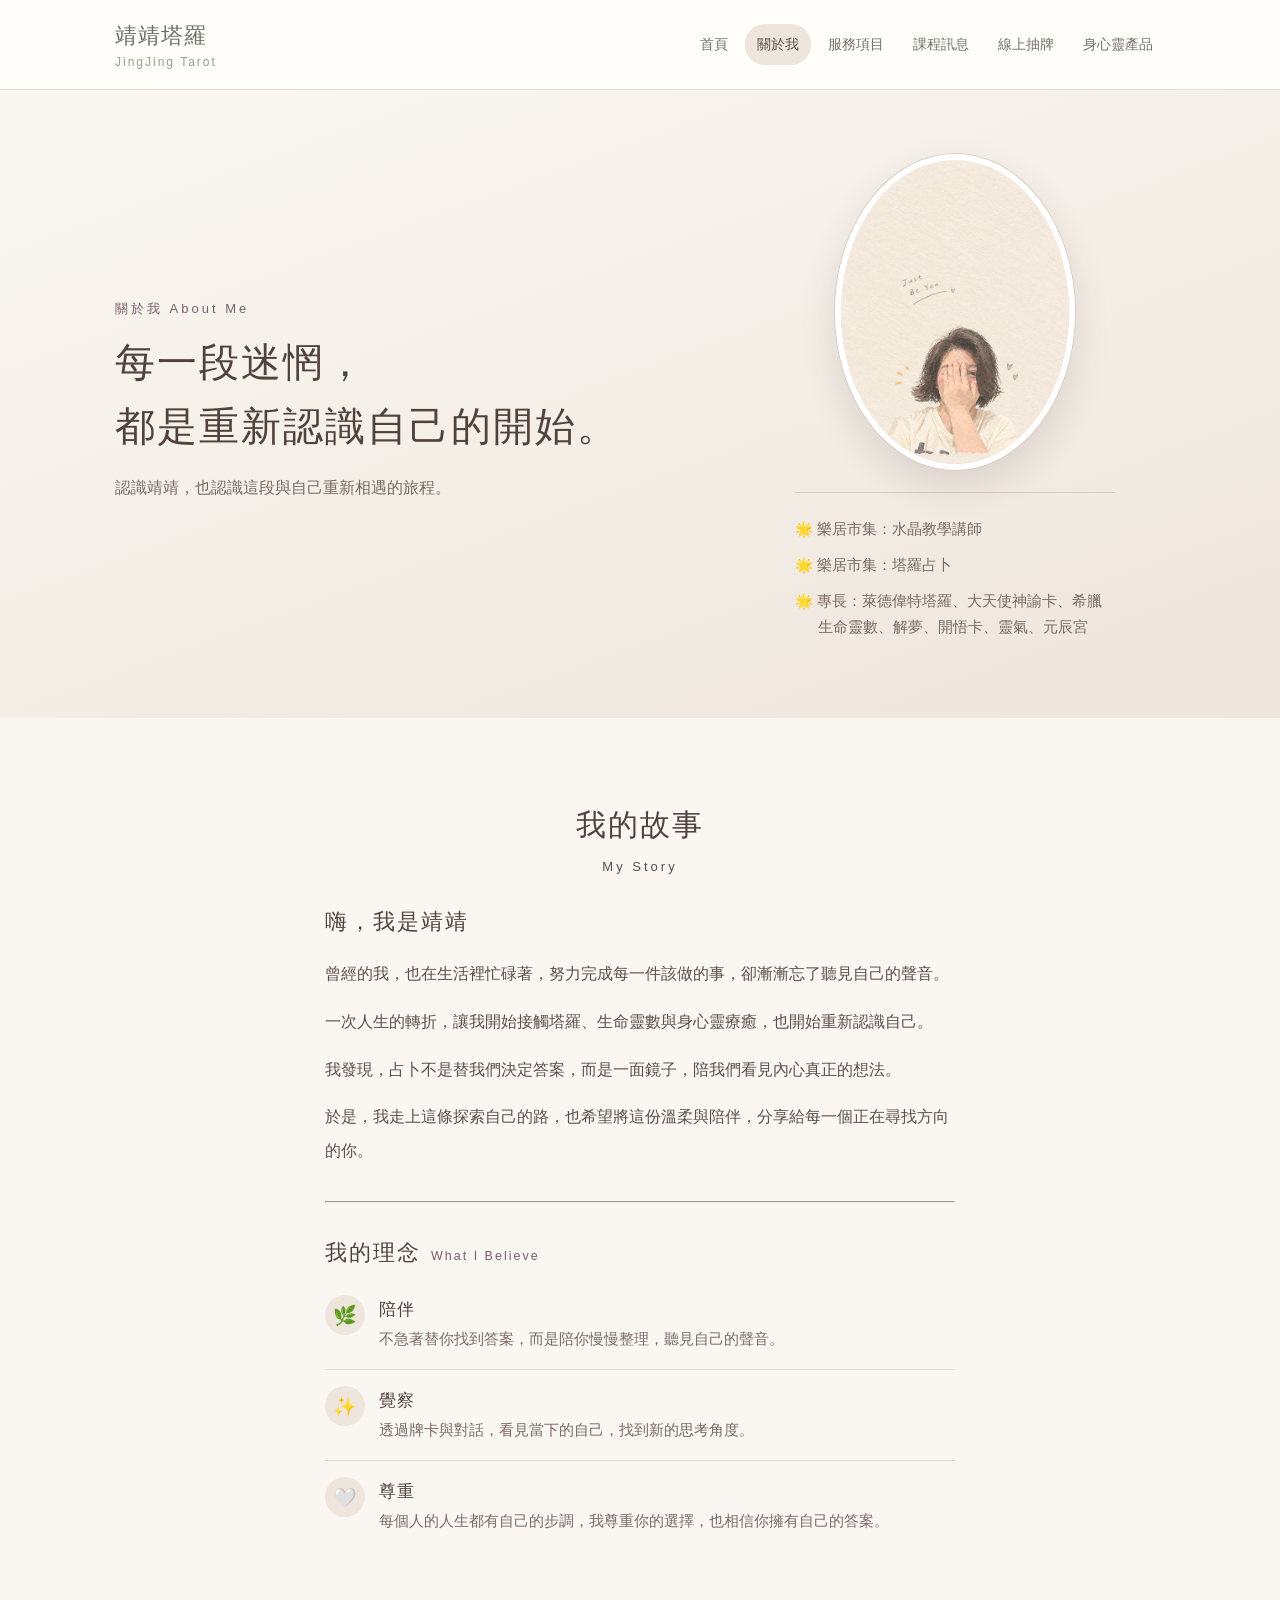
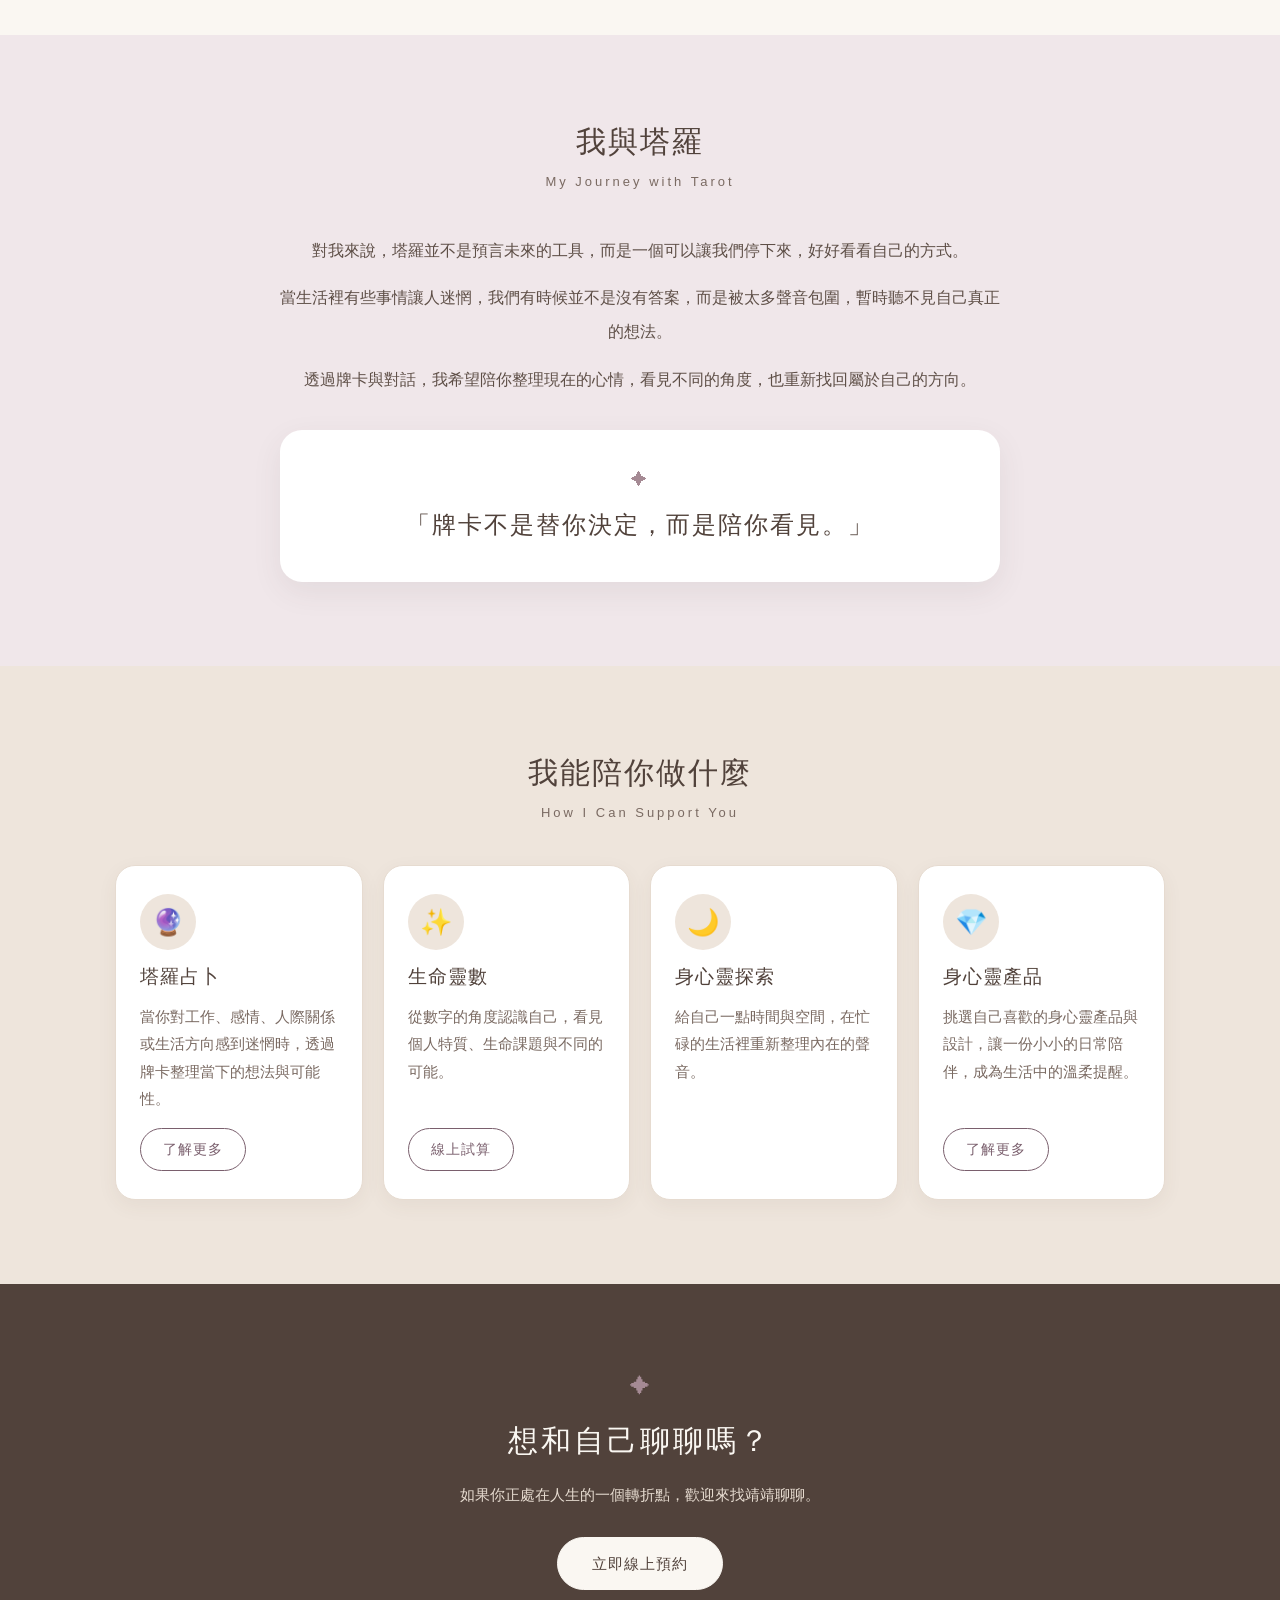
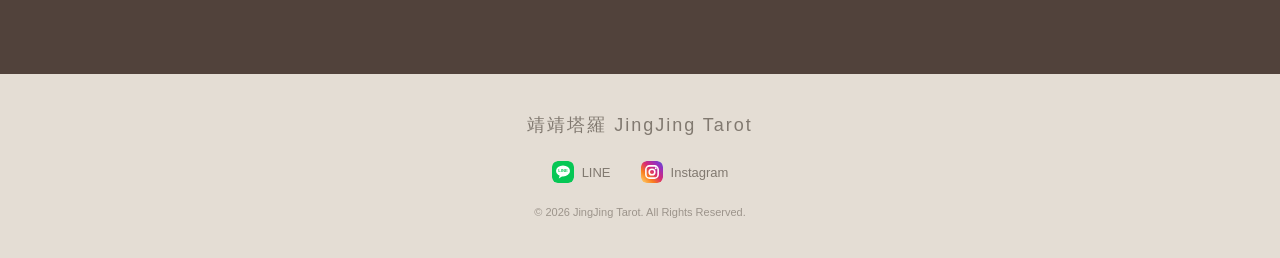
==== commit 9c5f5285: "Add files via upload" ====
--- a/about.html
+++ b/about.html
@@ -276,8 +276,8 @@
 .about-nb { display: inline-block; }
 .about-hero-text p { font-size: 15.5px; line-height: 2; color: var(--a-soft); max-width: 520px; }
 .about-profile { display: flex; flex-direction: column; align-items: center; }
-.about-exp { list-style: none; margin: 22px 0 0; padding: 18px 0 0; width: 100%; max-width: 300px; border-top: 1px solid #d8cdc2; text-align: center; }
-.about-exp li { padding: 4px 0; font-size: 14.5px; line-height: 1.8; color: var(--a-soft); }
+.about-exp { list-style: none; margin: 22px 0 0; padding: 18px 0 0; width: 100%; max-width: 320px; border-top: 1px solid #d8cdc2; text-align: left; }
+.about-exp li { padding: 5px 0; text-indent: -1.55em; padding-left: 1.55em; font-size: 14.5px; line-height: 1.8; color: var(--a-soft); }
 
 /* ---------- B. 我的故事＋我的理念（合併為單一區塊） ---------- */
 .about-story { background: var(--a-cream); padding: 56px 0 60px; }
@@ -408,9 +408,9 @@
                 </div>
                 <!-- 三行經歷：直接把下面三行文字換成你的經歷即可（要增減行數，複製或刪除一個 <li>） -->
                 <ul class="about-exp">
-                    <li>請在此填寫經歷第一行</li>
-                    <li>請在此填寫經歷第二行</li>
-                    <li>請在此填寫經歷第三行</li>
+                    <li>🌟 樂居市集：水晶教學講師</li>
+                    <li>🌟 樂居市集：塔羅占卜</li>
+                    <li>🌟 專長：萊德偉特塔羅、大天使神諭卡、希臘生命靈數、解夢、開悟卡、靈氣、元辰宮</li>
                 </ul>
             </div>
         </div>
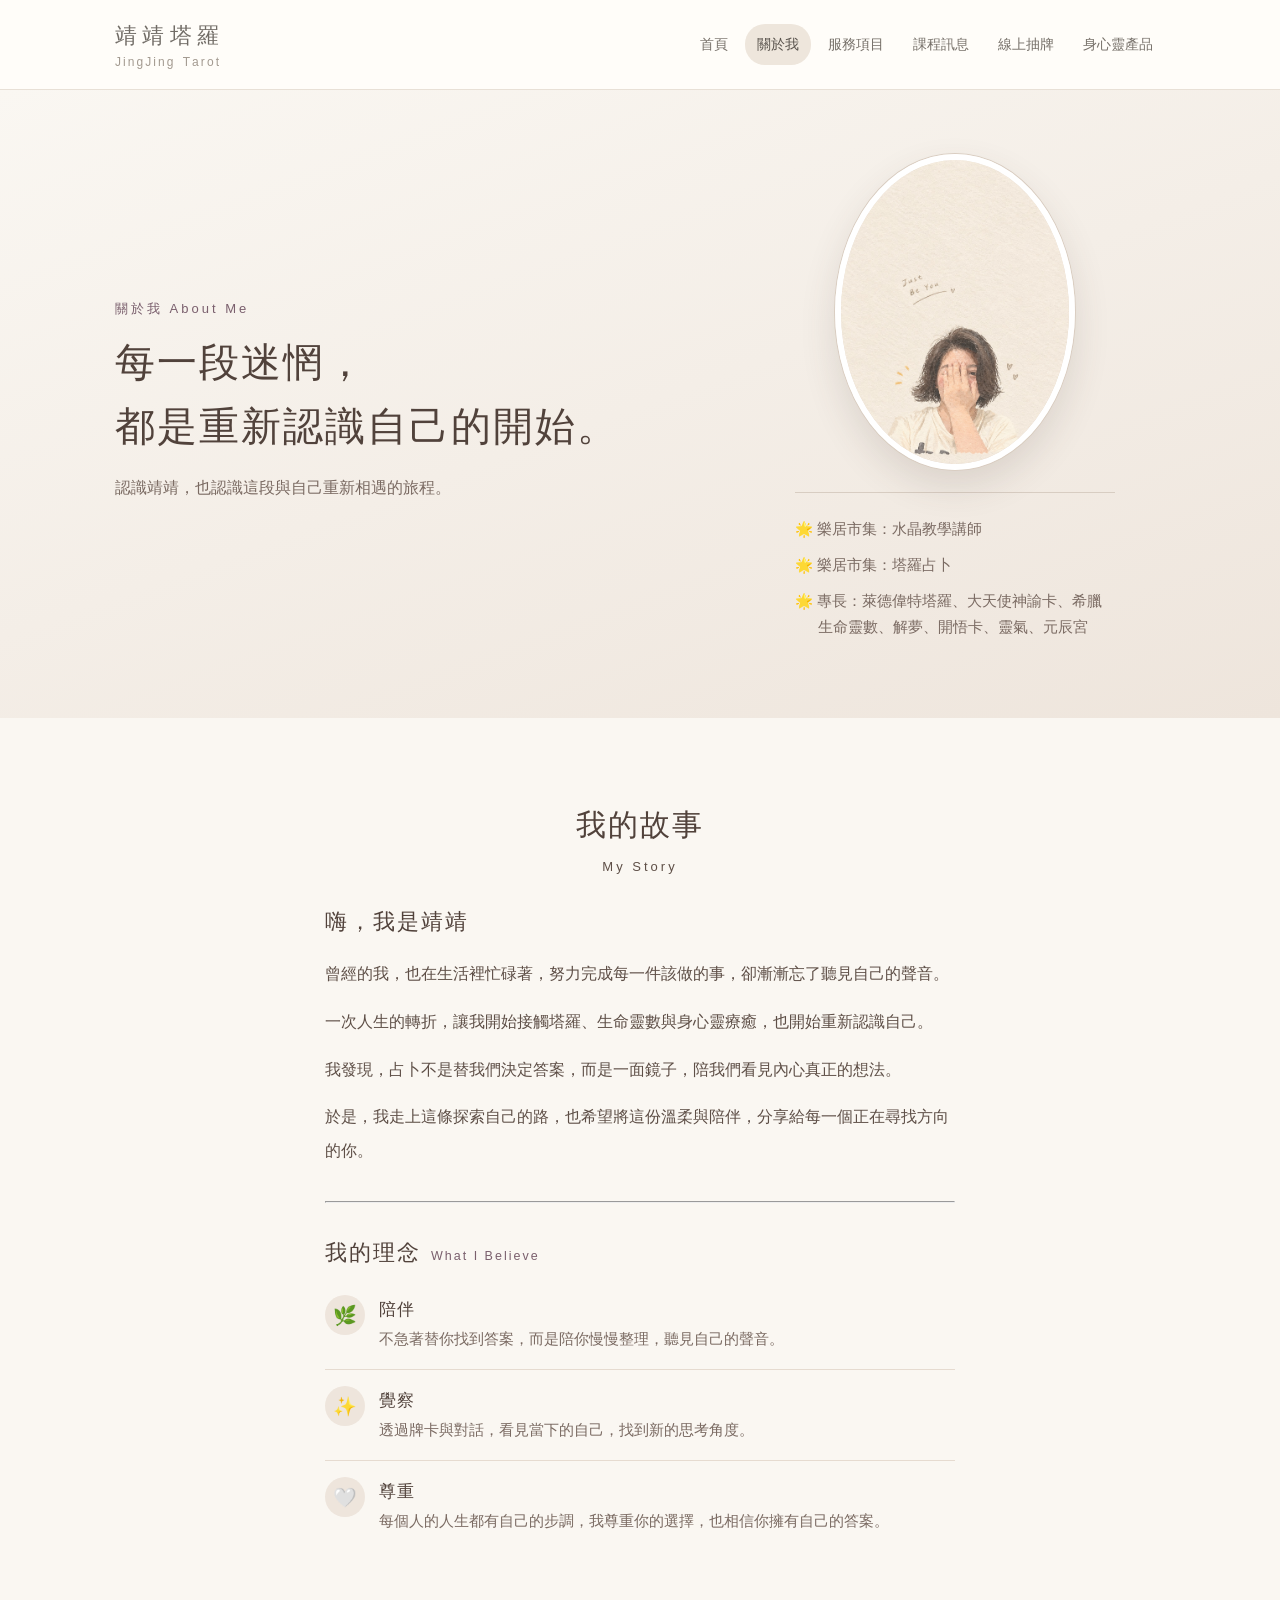
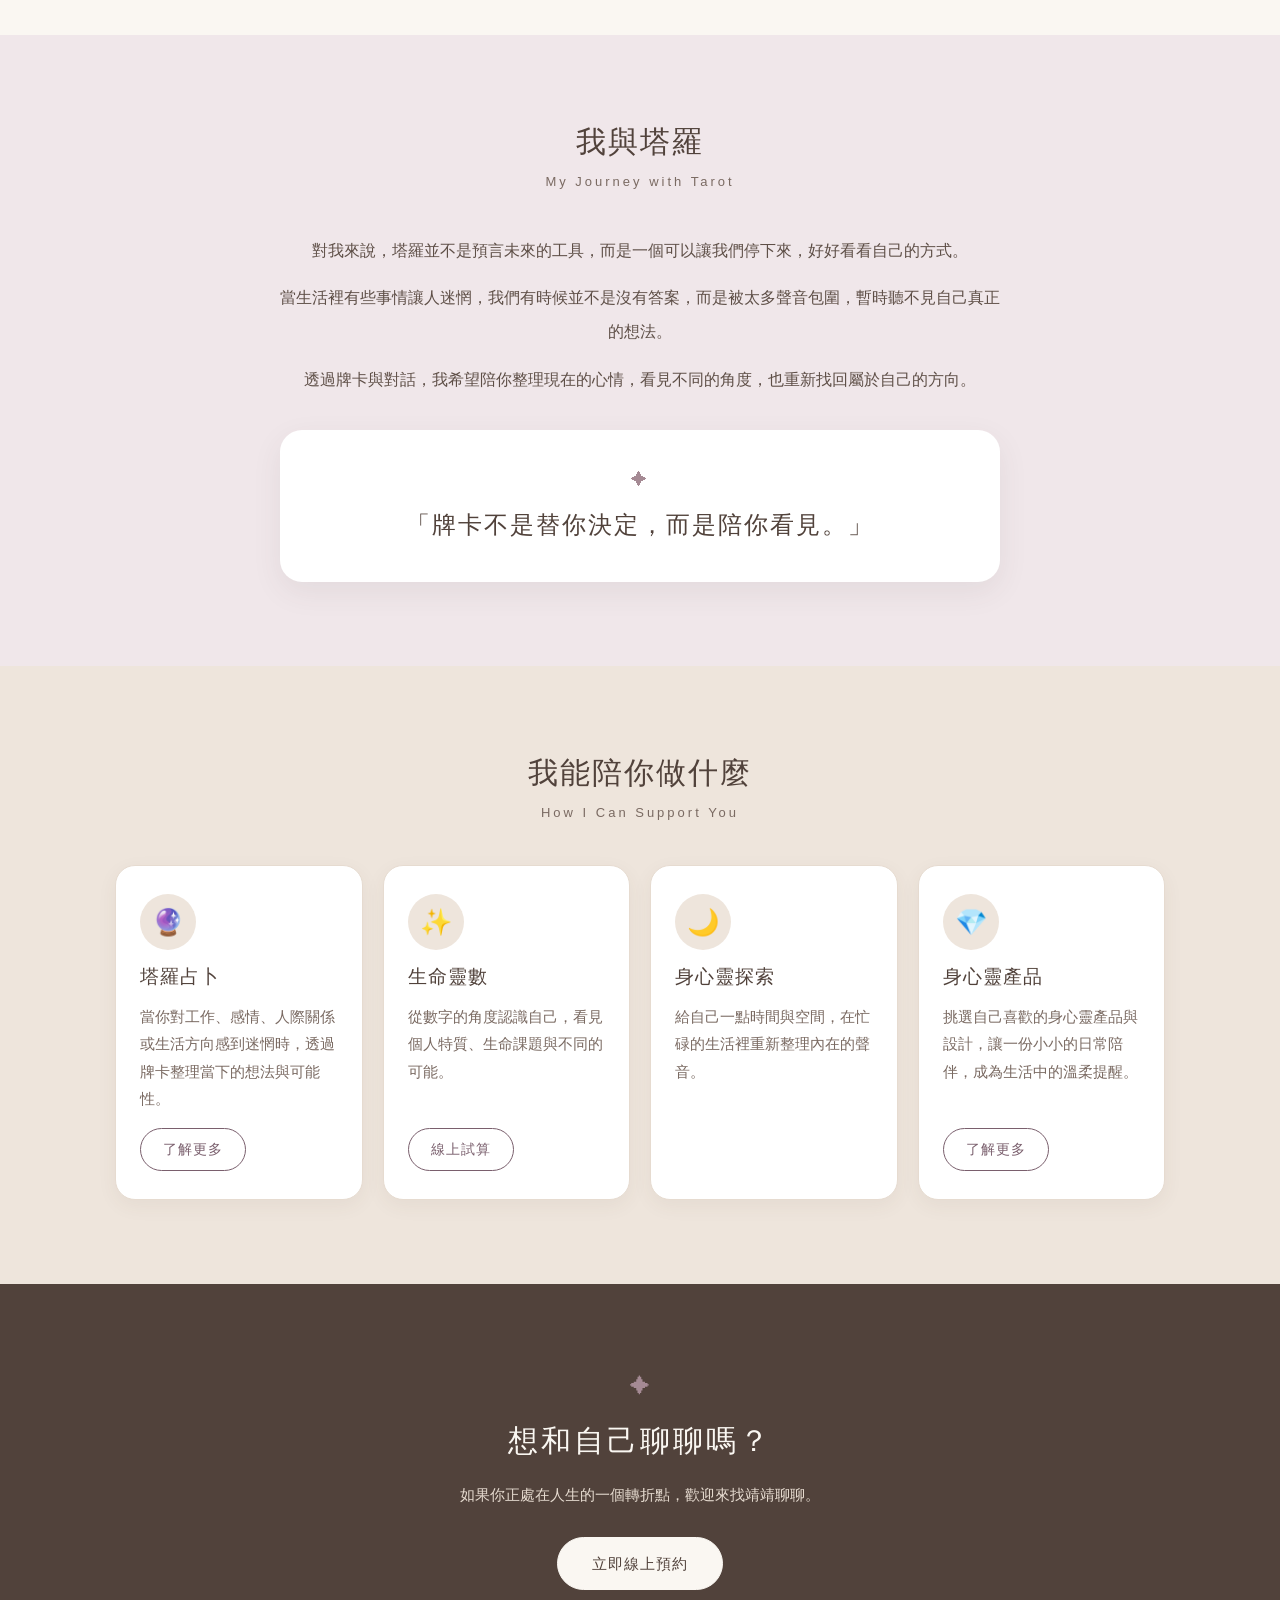
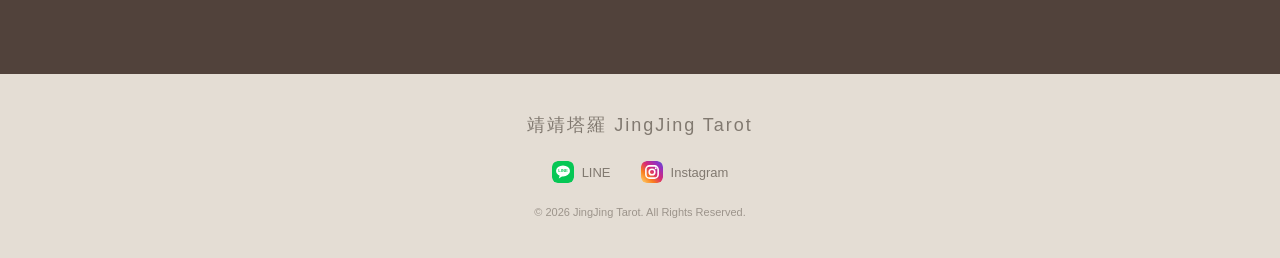
==== commit 460d1875: "Add files via upload" ====
--- a/about.html
+++ b/about.html
@@ -92,19 +92,21 @@
 }
 
 .logo {
+    display: block;
+    width: 104px;                /* 中文與英文兩行都撐滿這個寬度，左右對齊、字距均分 */
     font-size: 22px;
     font-weight: 500;
     color: #716c66;
-    letter-spacing: 1px;
     white-space: nowrap;
 }
-.logo span {
-    display: block;
+.logo-zh, .logo-en { display: flex; justify-content: space-between; }
+.logo i { font-style: normal; }
+.logo-en {
     font-size: 12px;
-    letter-spacing: 2px;
     color: #a39a90;
     margin-top: -4px;
 }
+.logo-en .sp { width: 5px; }
 
 nav { display: flex; gap: 5px; flex-wrap: wrap; justify-content: center; }
 nav a {
@@ -377,7 +379,7 @@
 
 <header>
     <div class="nav-container">
-        <a href="index.html" class="logo">靖靖塔羅<span>JingJing Tarot</span></a>
+        <a href="index.html" class="logo" aria-label="靖靖塔羅 JingJing Tarot"><span class="logo-zh" aria-hidden="true"><i>靖</i><i>靖</i><i>塔</i><i>羅</i></span><span class="logo-en" aria-hidden="true"><i>J</i><i>i</i><i>n</i><i>g</i><i>J</i><i>i</i><i>n</i><i>g</i><i class="sp"></i><i>T</i><i>a</i><i>r</i><i>o</i><i>t</i></span></a>
         <nav aria-label="主選單">
             <a href="index.html">首頁</a>
             <a href="about.html" aria-current="page">關於我</a>
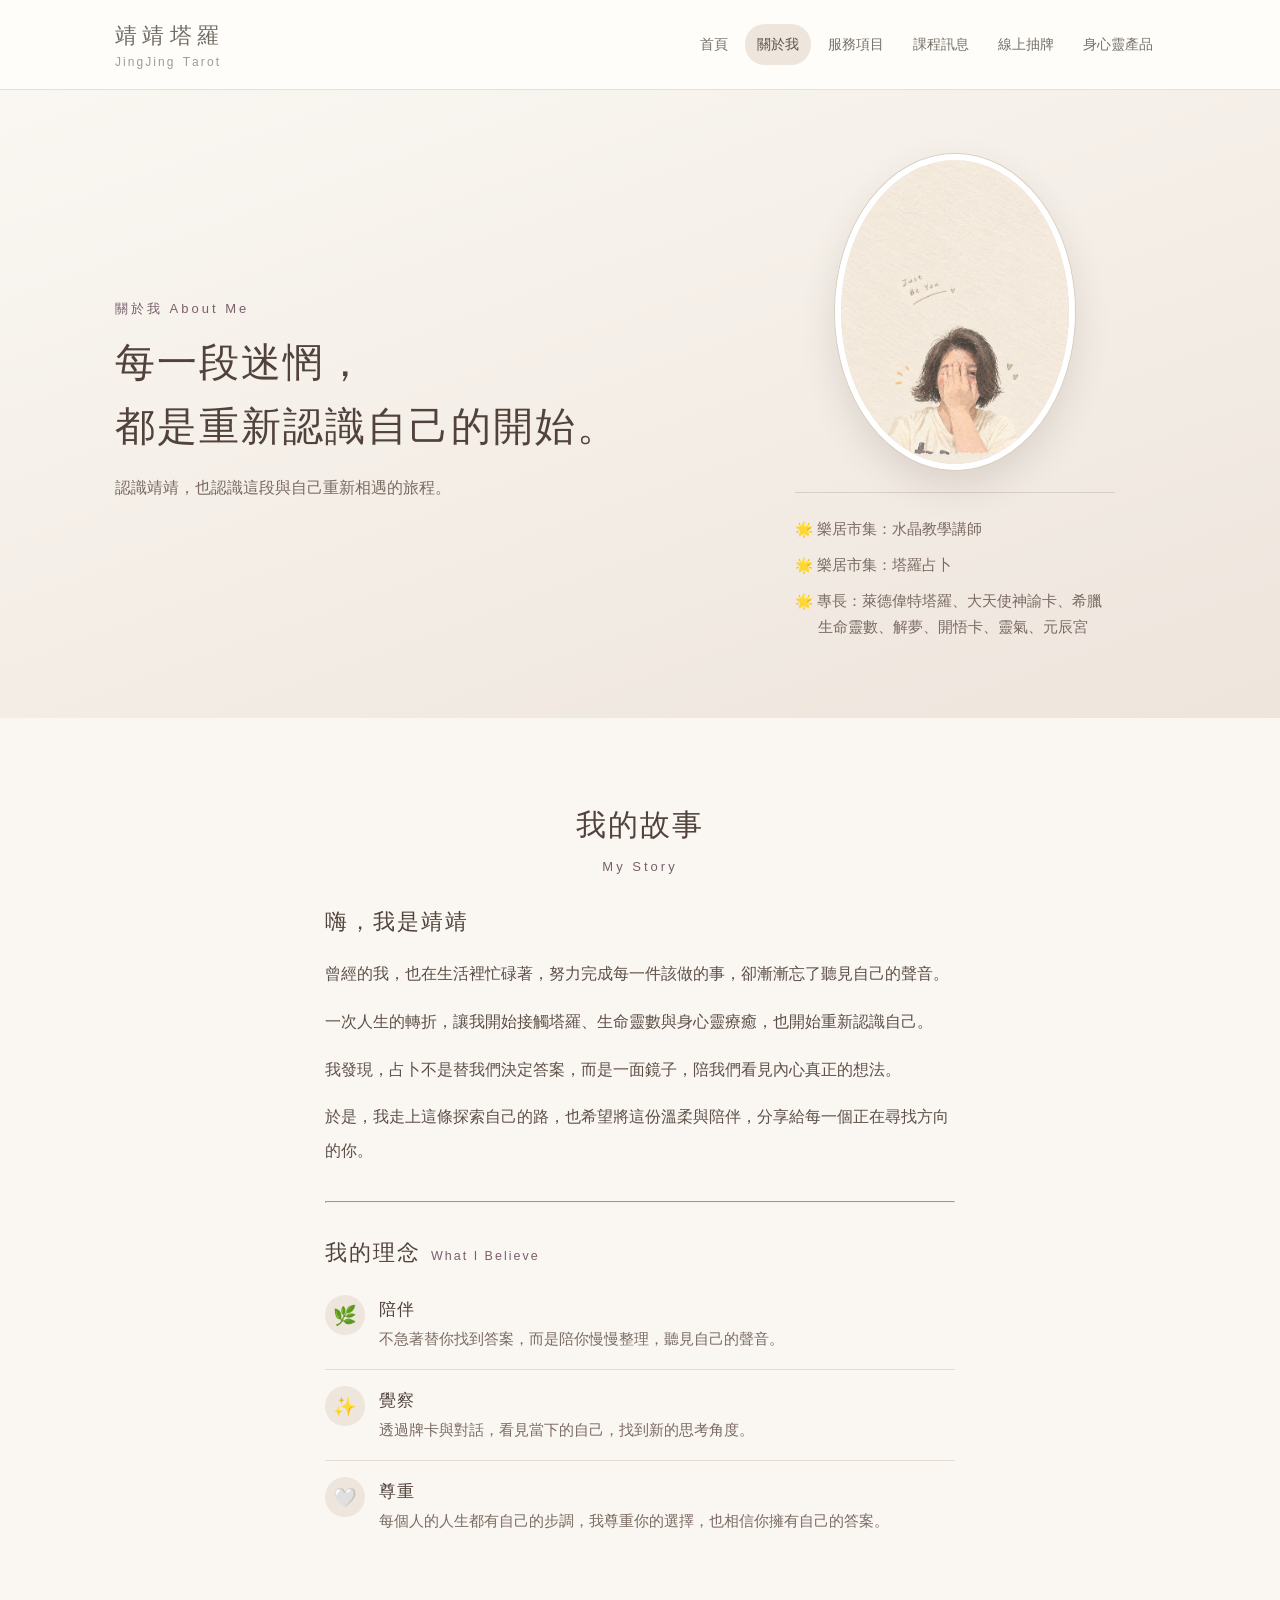
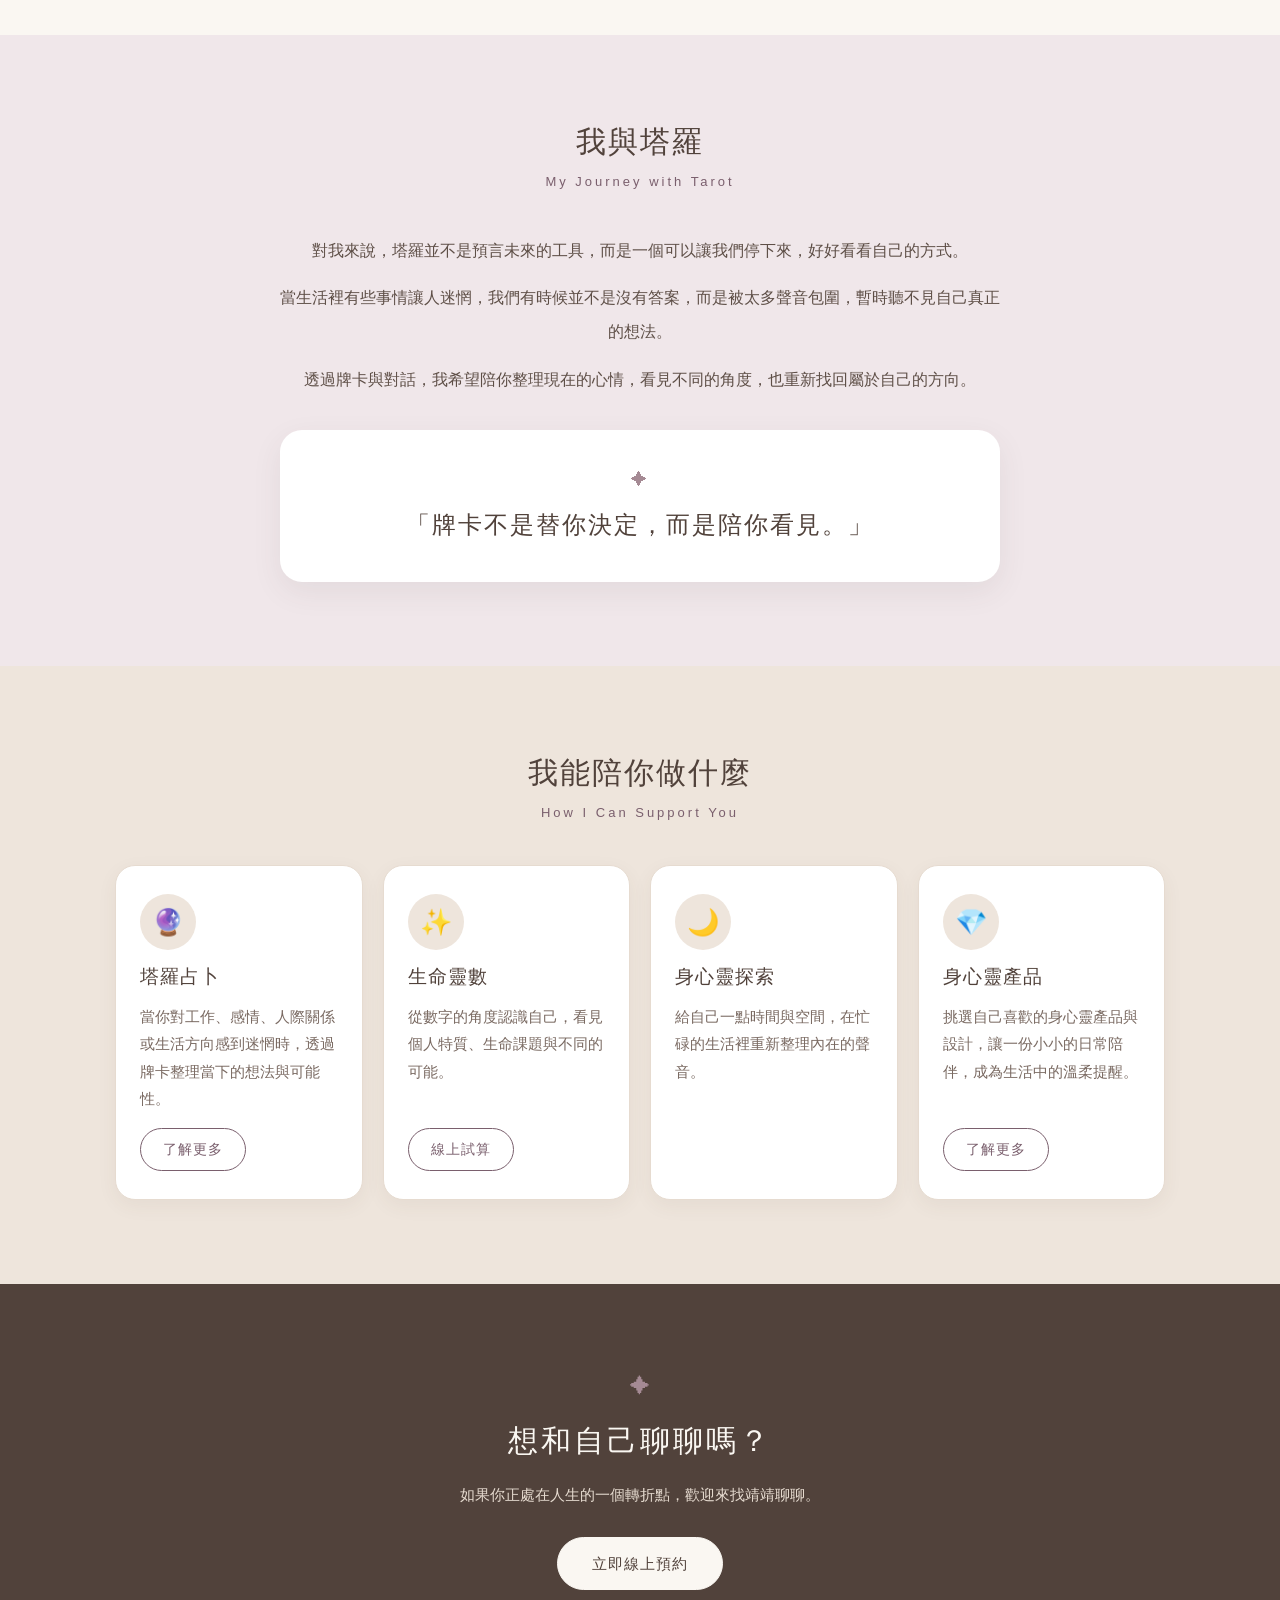
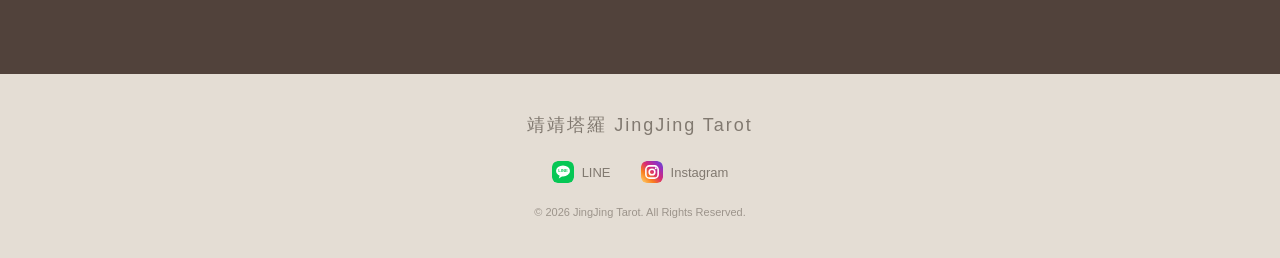
==== commit 90de149c: "Add files via upload" ====
--- a/about.html
+++ b/about.html
@@ -370,6 +370,12 @@
 
 /* ===== 字級對齊全站：英文小標 13px ===== */
 .about-head p { font-size: 13px; letter-spacing: 3px; }
+
+/* ===== 全站統一：小標／副標顏色 ===== */
+.about-eyebrow { color: #7A5F6D; }
+.about-head p { color: #7A5F6D; }
+@media (min-width: 900px) { .about-hero { padding: 64px 0 72px; } }
+
 </style>
 </head>
 
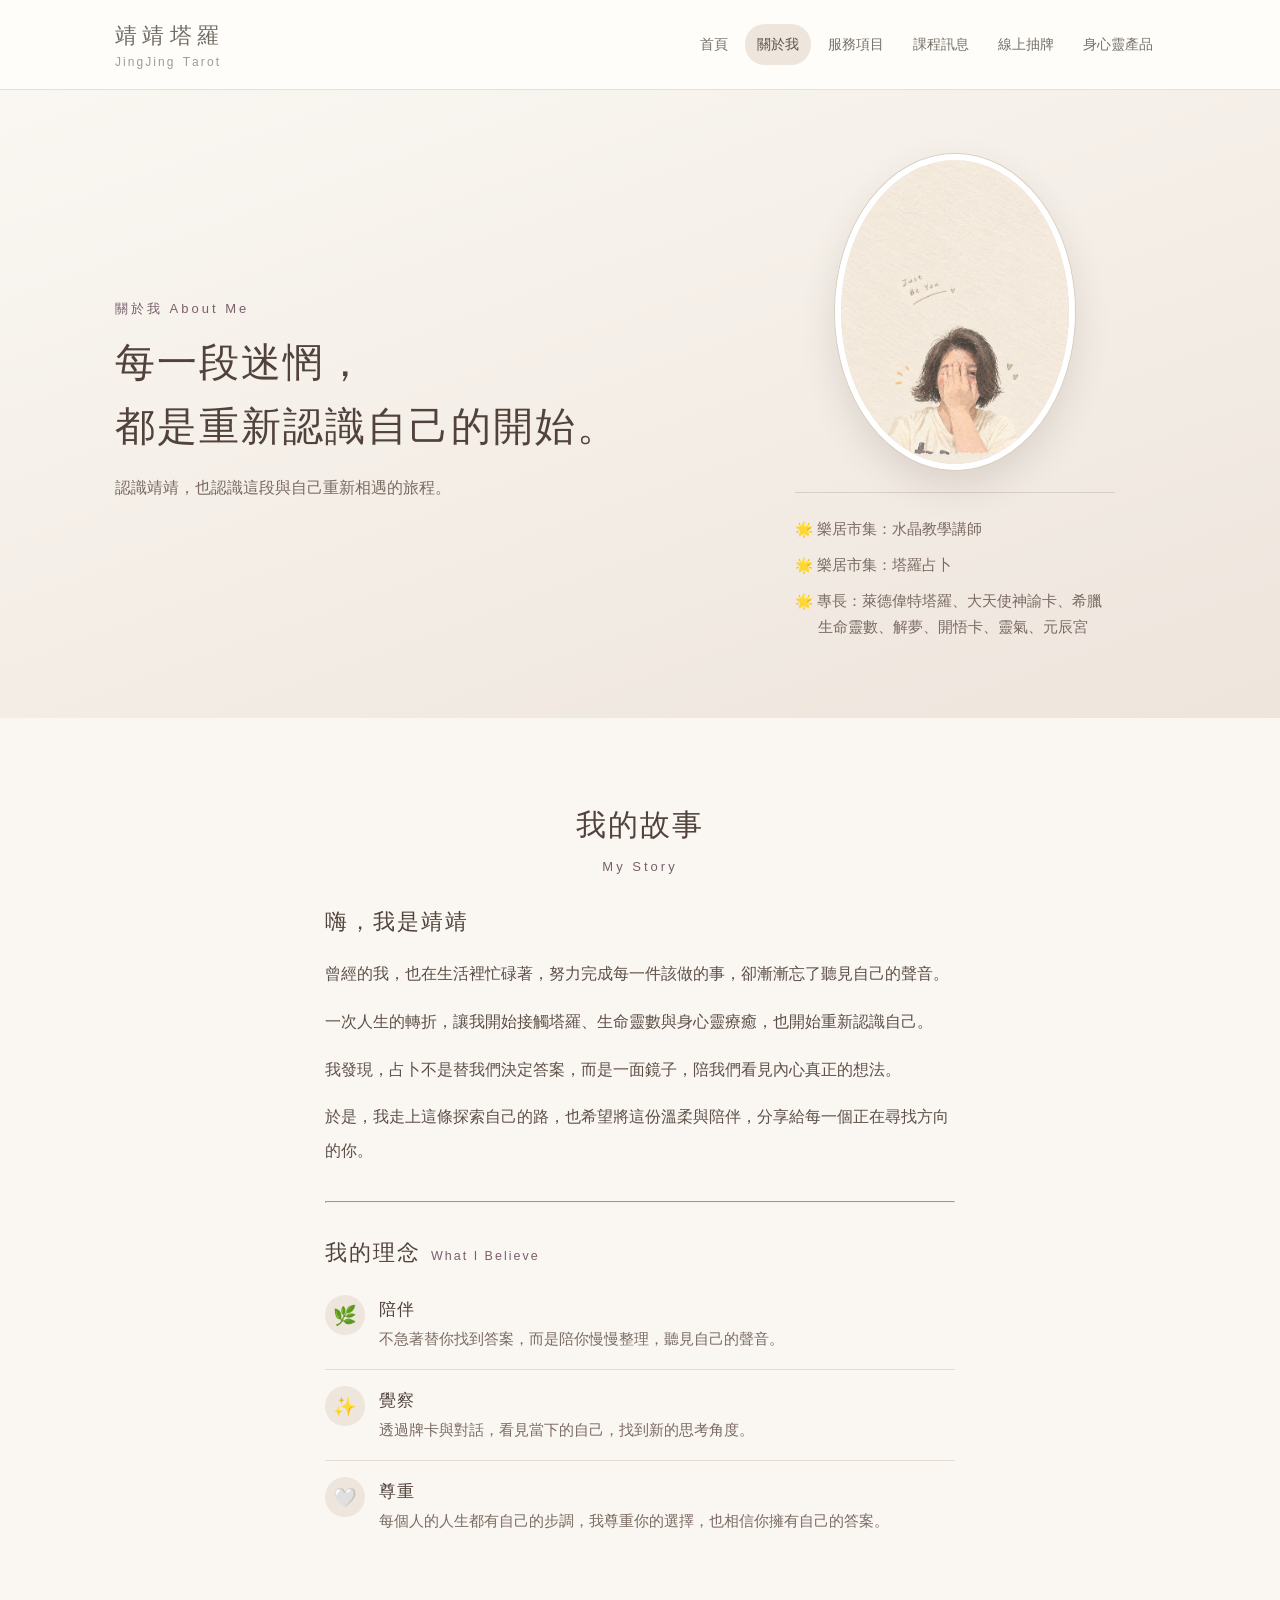
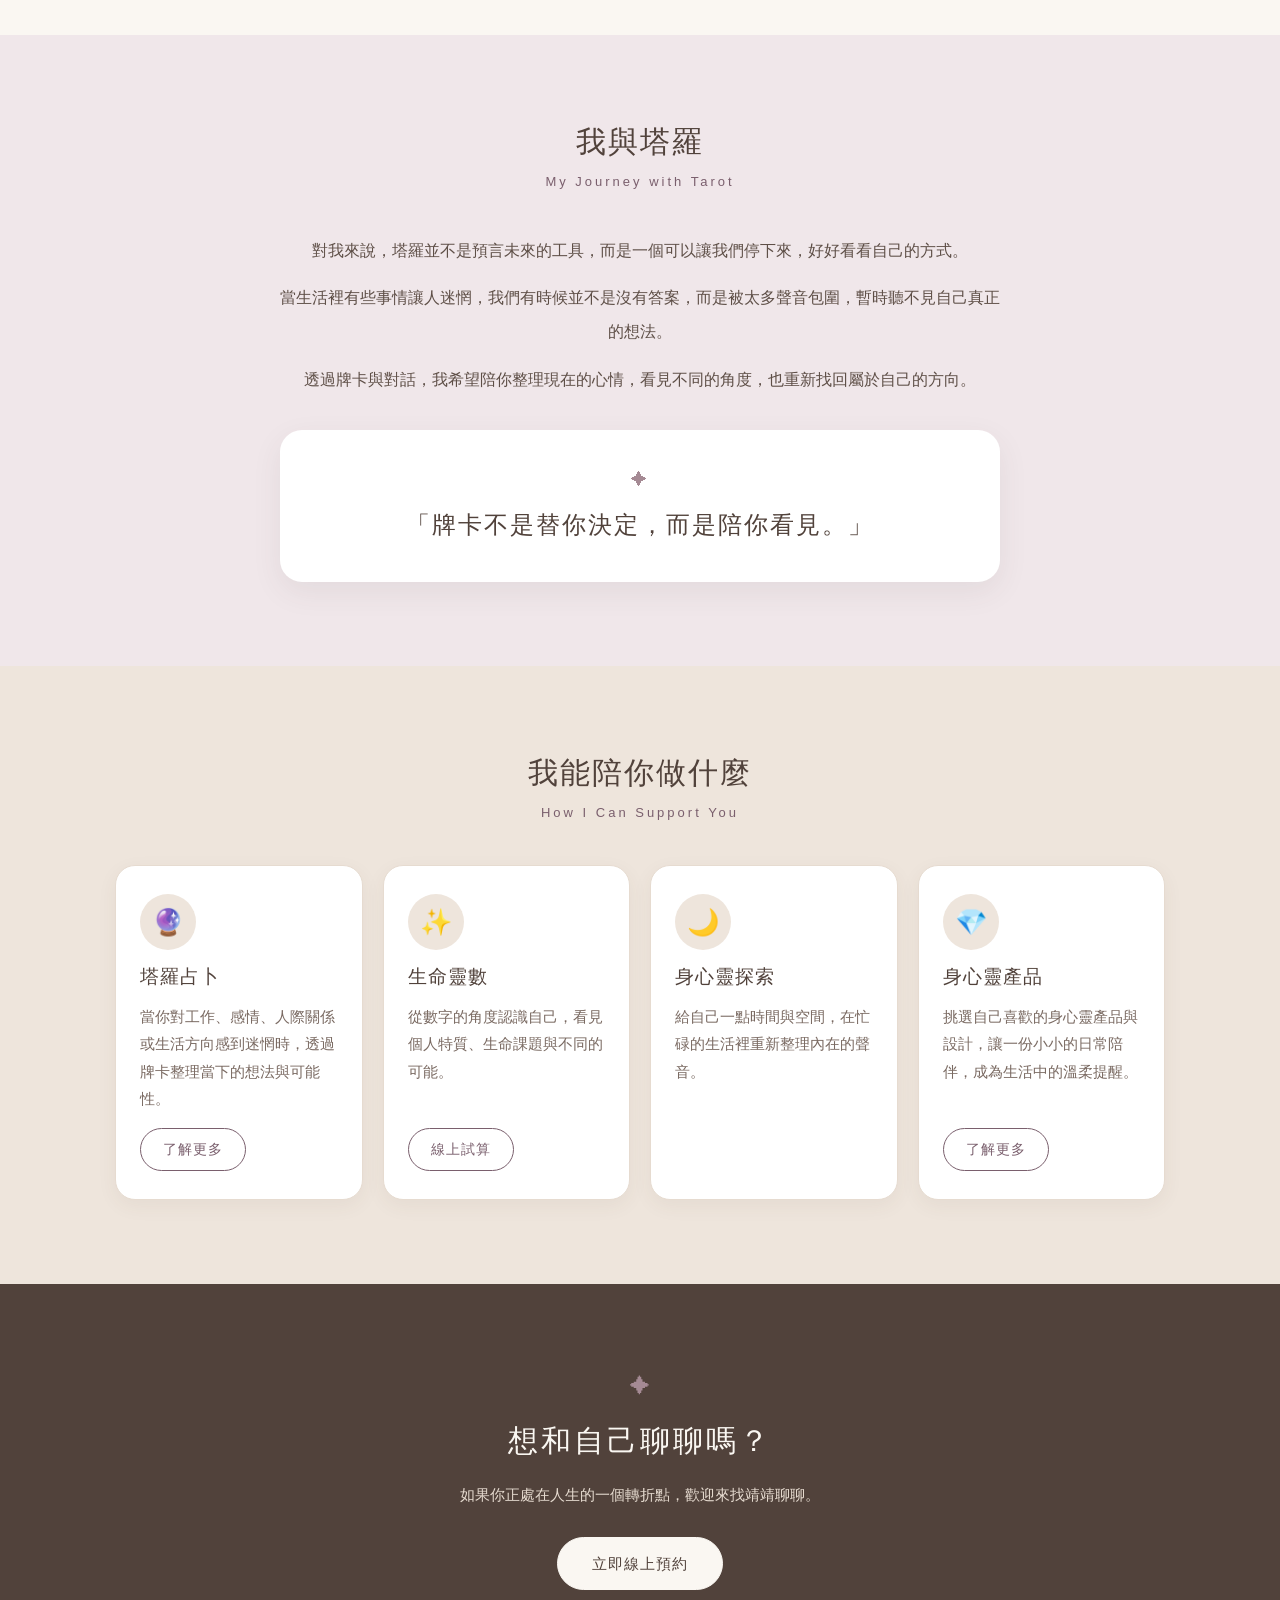
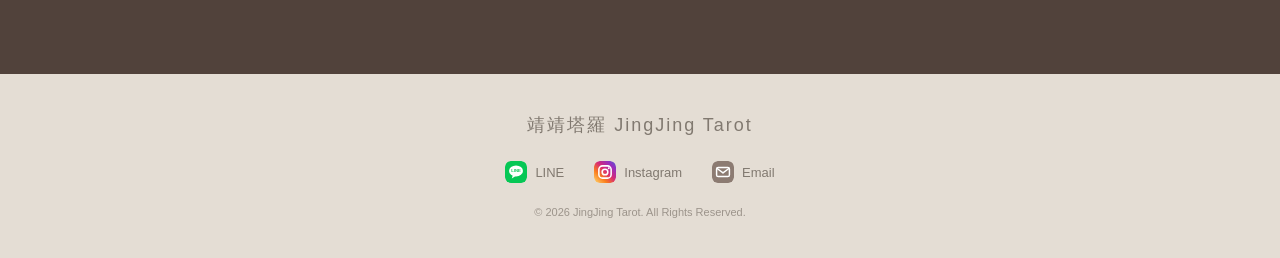
==== commit 5f50c7a5: "Add files via upload" ====
--- a/about.html
+++ b/about.html
@@ -7,11 +7,25 @@
     <meta name="description" content="認識靖靖塔羅，了解我與塔羅、生命靈數與身心靈探索的故事。">
     <meta name="theme-color" content="#f7f3ed">
     <link rel="canonical" href="https://jing9562939.github.io/jingjingtarot/about.html">
-
+    <link rel="icon" href="favicon.svg" type="image/svg+xml">
+    <link rel="icon" href="favicon.ico" sizes="48x48">
+    <link rel="icon" href="favicon-32.png" type="image/png" sizes="32x32">
+    <link rel="apple-touch-icon" href="apple-touch-icon.png">
     <meta property="og:type" content="website">
+    <meta property="og:site_name" content="靖靖塔羅 JingJing Tarot">
+    <meta property="og:locale" content="zh_TW">
     <meta property="og:title" content="關於我｜靖靖塔羅 JingJing Tarot">
     <meta property="og:description" content="認識靖靖塔羅，了解我與塔羅、生命靈數與身心靈探索的故事。">
     <meta property="og:url" content="https://jing9562939.github.io/jingjingtarot/about.html">
+    <meta property="og:image" content="https://jing9562939.github.io/jingjingtarot/images/og-cover.png">
+    <meta property="og:image:width" content="1200">
+    <meta property="og:image:height" content="630">
+    <meta property="og:image:alt" content="靖靖塔羅 JingJing Tarot｜找到答案，也找回自己的方向">
+    <meta name="twitter:card" content="summary_large_image">
+    <meta name="twitter:title" content="關於我｜靖靖塔羅 JingJing Tarot">
+    <meta name="twitter:description" content="認識靖靖塔羅，了解我與塔羅、生命靈數與身心靈探索的故事。">
+    <meta name="twitter:image" content="https://jing9562939.github.io/jingjingtarot/images/og-cover.png">
+
 
     <style>
 /* ===== 全站共用樣式（已內嵌在此頁，不需要另外上傳 style.css） ===== */
@@ -520,6 +534,10 @@
             <svg viewBox="0 0 24 24" aria-hidden="true" focusable="false"><defs><linearGradient id="ftIg" x1="0" y1="1" x2="1" y2="0"><stop offset="0" stop-color="#FEDA75"/><stop offset="0.3" stop-color="#FA7E1E"/><stop offset="0.55" stop-color="#D62976"/><stop offset="0.8" stop-color="#962FBF"/><stop offset="1" stop-color="#4F5BD5"/></linearGradient></defs><rect width="24" height="24" rx="6" fill="url(#ftIg)"/><rect x="5.3" y="5.3" width="13.4" height="13.4" rx="4" fill="none" stroke="#fff" stroke-width="1.7"/><circle cx="12" cy="12" r="3.1" fill="none" stroke="#fff" stroke-width="1.7"/><circle cx="16.1" cy="7.9" r="1" fill="#fff"/></svg>
             <span>Instagram</span>
         </a>
+        <a href="mailto:jing9562939@gmail.com" aria-label="寄信給靖靖塔羅（jing9562939@gmail.com）">
+            <svg viewBox="0 0 24 24" aria-hidden="true" focusable="false"><rect width="24" height="24" rx="6" fill="#8C7B72"/><rect x="5" y="7" width="14" height="10" rx="1.8" fill="none" stroke="#fff" stroke-width="1.6"/><path d="M5.6 8.2 12 13l6.4-4.8" fill="none" stroke="#fff" stroke-width="1.6" stroke-linecap="round" stroke-linejoin="round"/></svg>
+            <span>Email</span>
+        </a>
     </div>
     <div class="copyright">© 2026 JingJing Tarot. All Rights Reserved.</div>
 </footer>
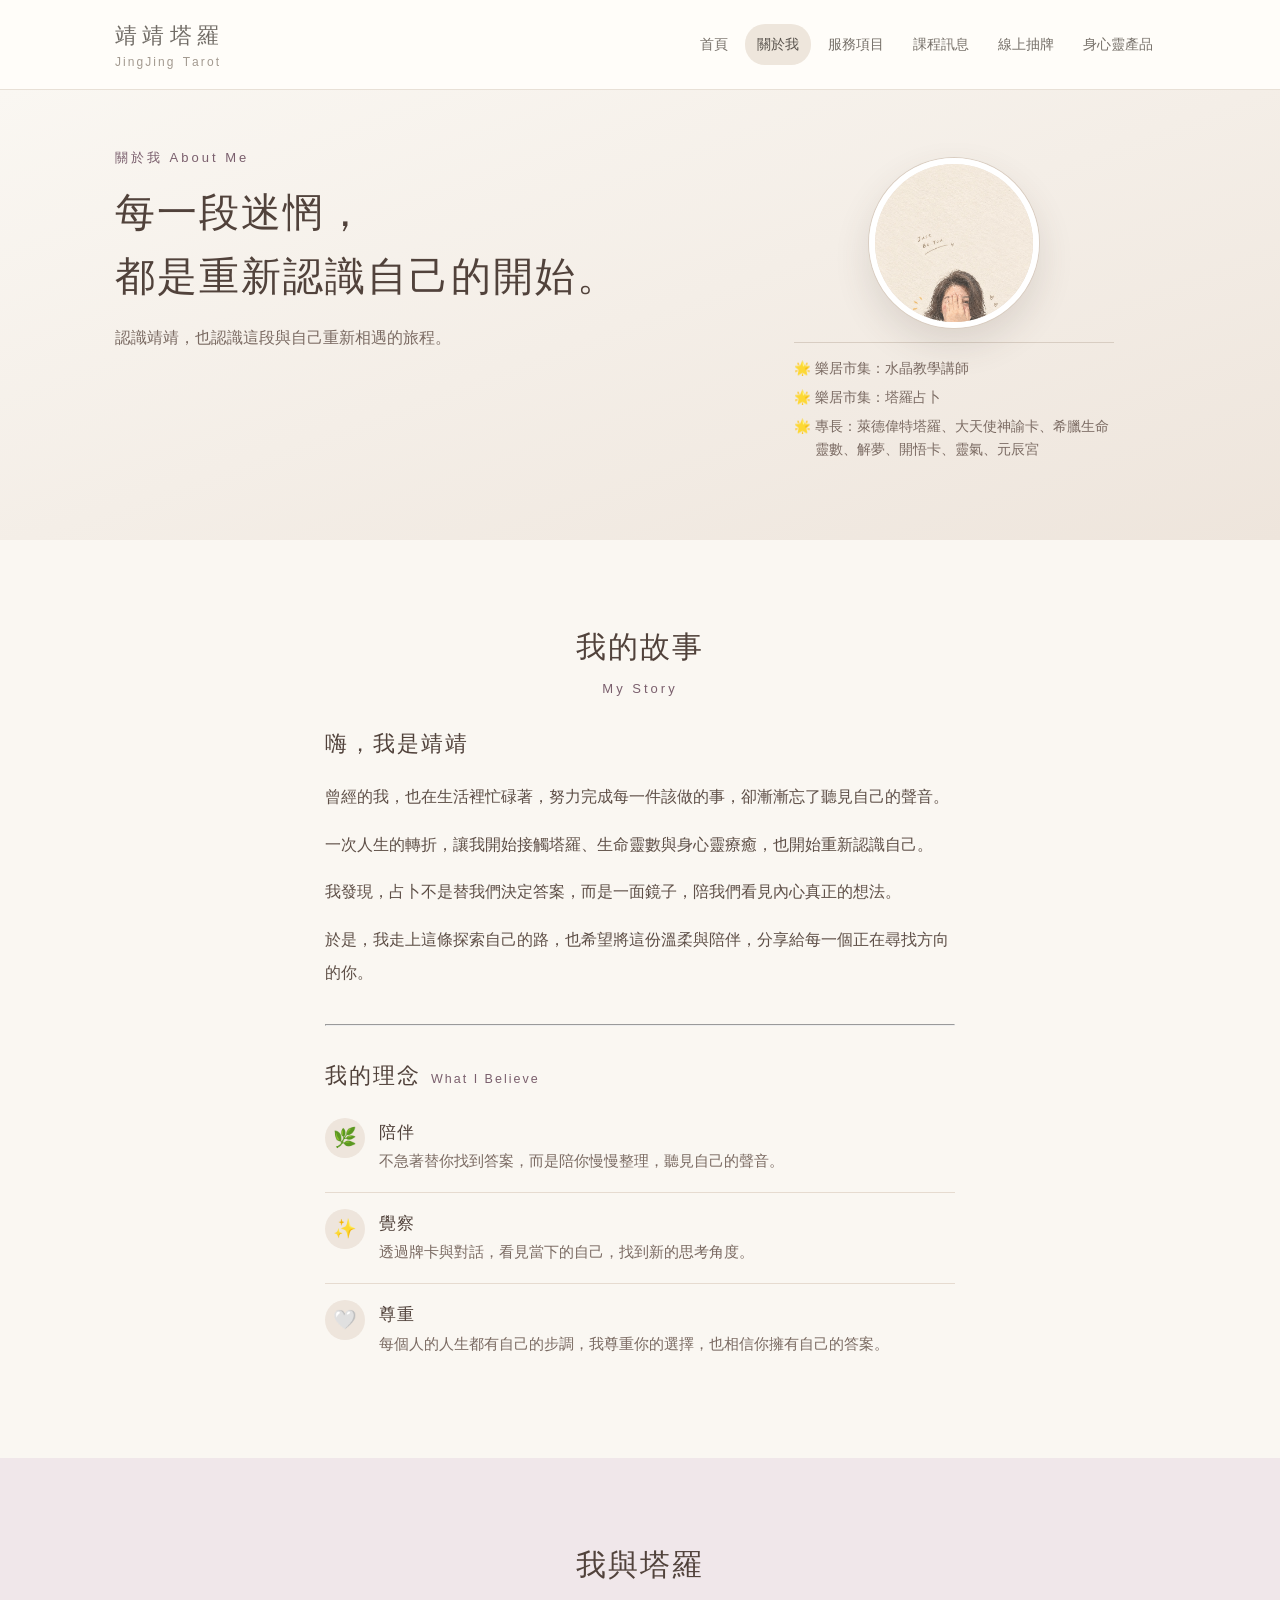
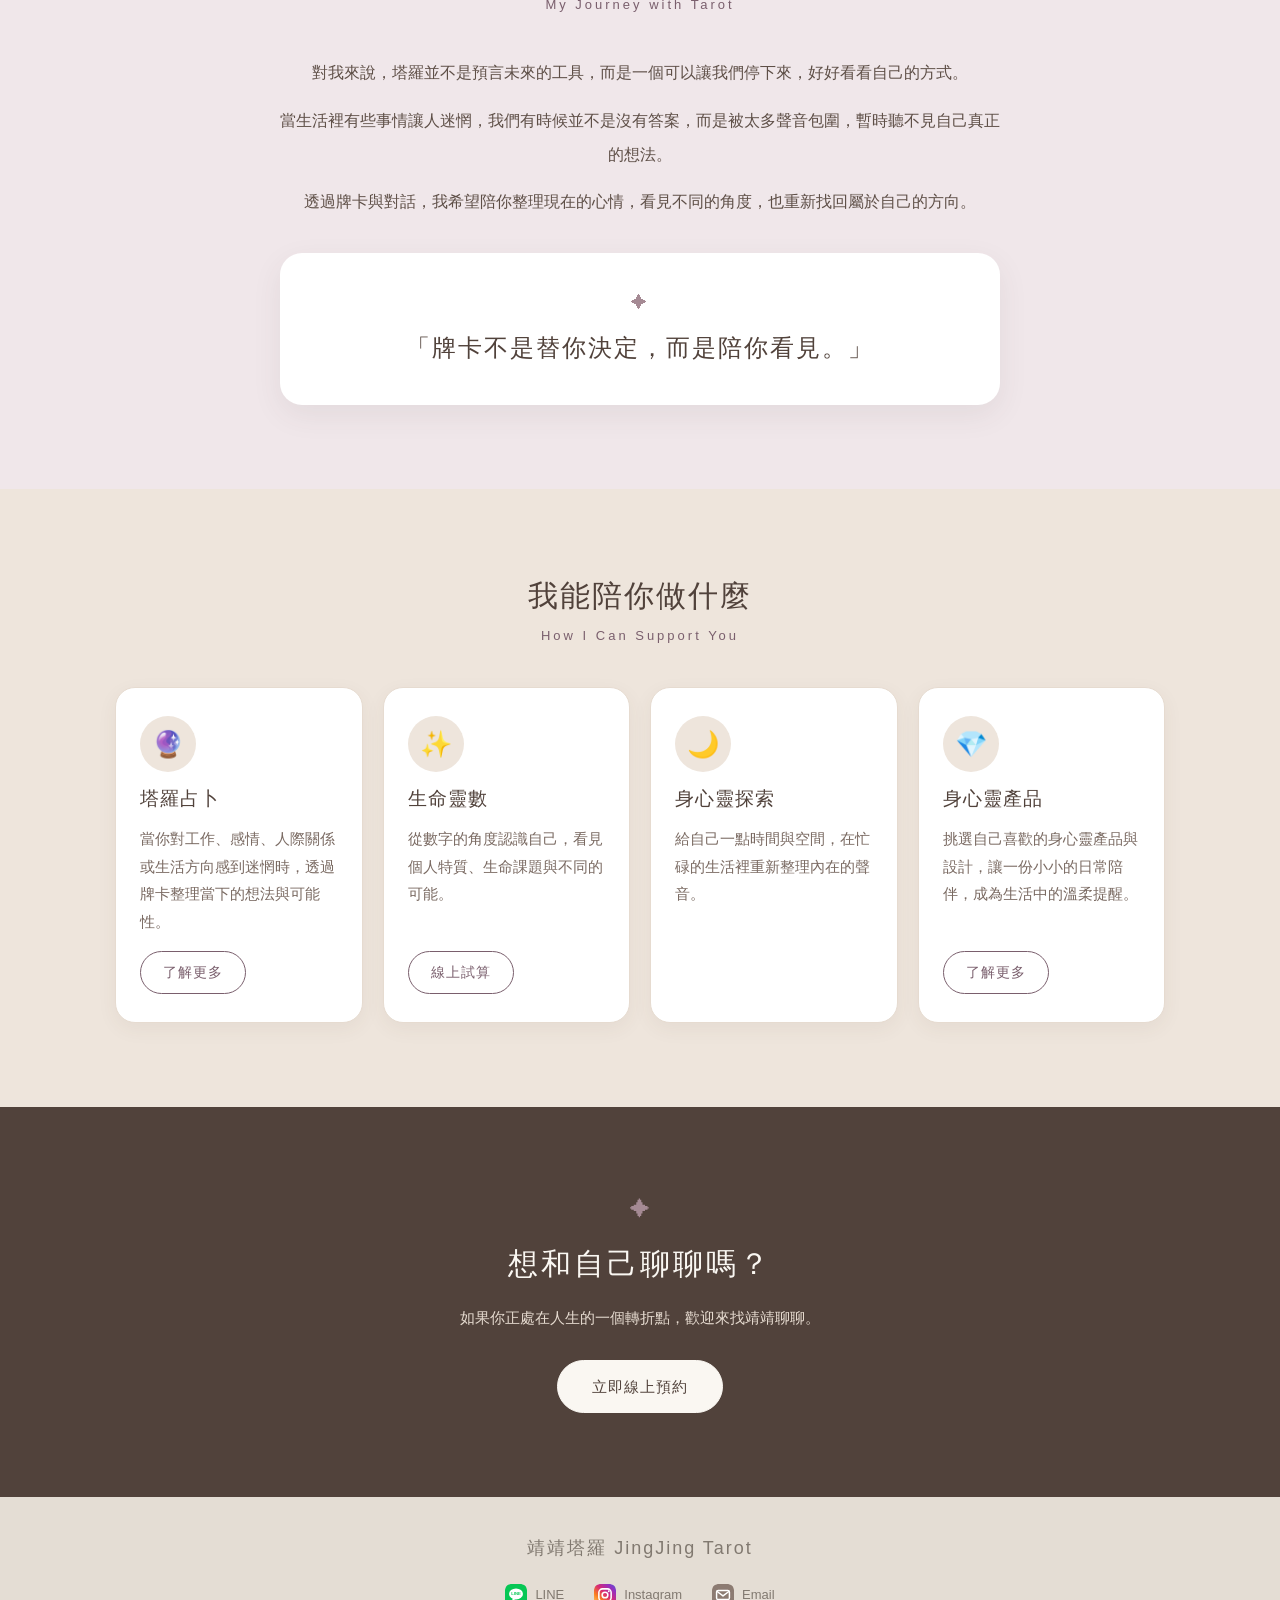
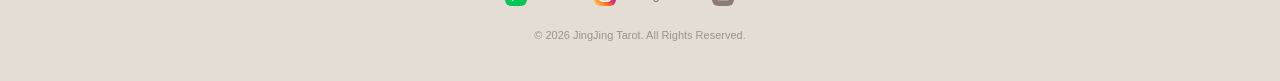
==== commit ce963b6a: "Add files via upload" ====
--- a/about.html
+++ b/about.html
@@ -390,6 +390,20 @@
 .about-head p { color: #7A5F6D; }
 @media (min-width: 900px) { .about-hero { padding: 64px 0 72px; } }
 
+
+/* ===== 全站統一：頁面標題區（高度、位置、字級一致，以服務項目為基準）===== */
+@media (min-width: 900px) {
+    .about-hero { box-sizing: border-box; min-height: 450px; padding: 56px 0 64px; display: flex; align-items: stretch; }
+    .about-hero .about-wrap { box-sizing: border-box; width: 100%; max-width: 1100px; margin: 0 auto; padding: 0 25px; min-height: 330px;
+        display: grid; grid-template-columns: 1.15fr 0.85fr; gap: 56px; align-items: start; }
+    .about-hero .about-profile { align-self: center; }
+}
+
+.about-hero .about-photo { width: 170px; height: 170px; aspect-ratio: 1 / 1; flex: none; }
+.about-hero .about-exp { margin-top: 14px; padding-top: 12px; }
+.about-hero .about-exp li { font-size: 13.5px; line-height: 1.7; padding-top: 3px; padding-bottom: 3px; }
+@media (max-width: 899px) { .about-hero .about-photo { width: 200px; height: 200px; } }
+.about-hero .about-eyebrow { display: block; margin: 0; font-size: 13px; line-height: 1.8; letter-spacing: 3px; }
 </style>
 </head>
 
